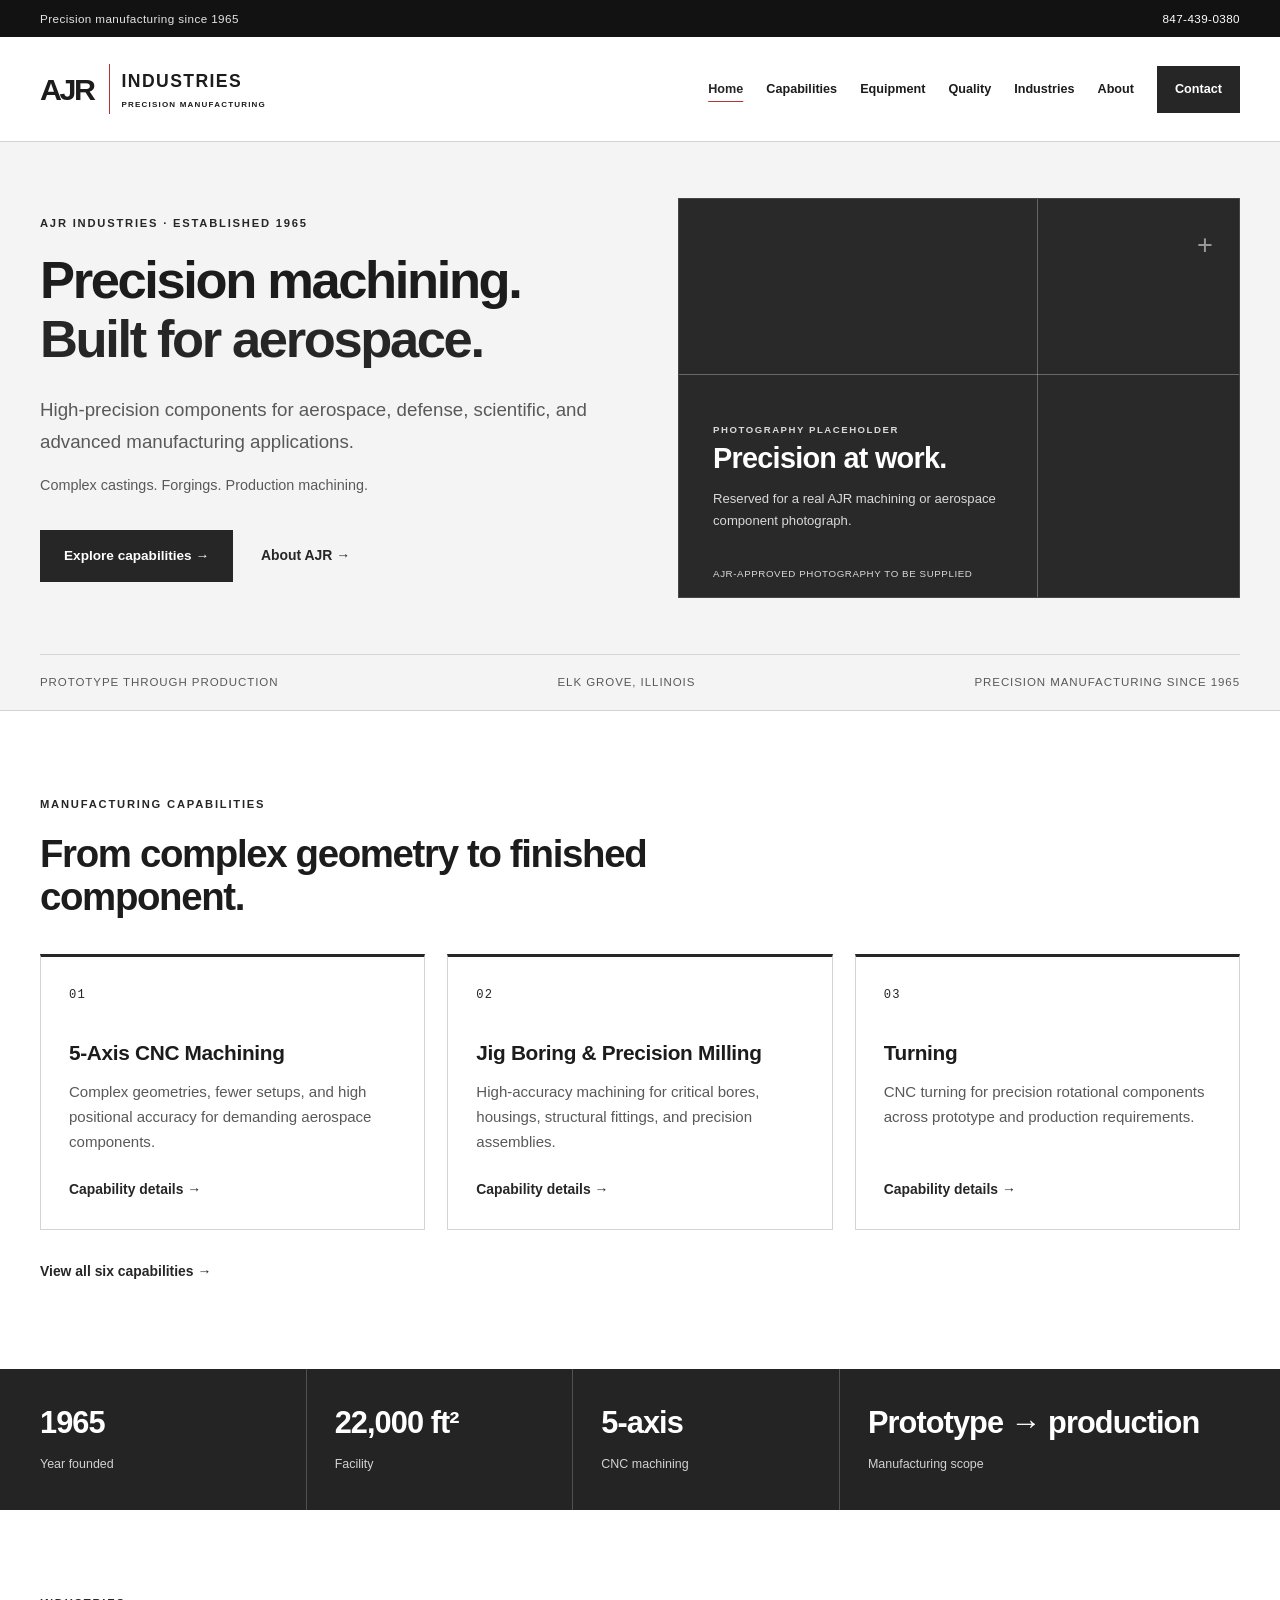
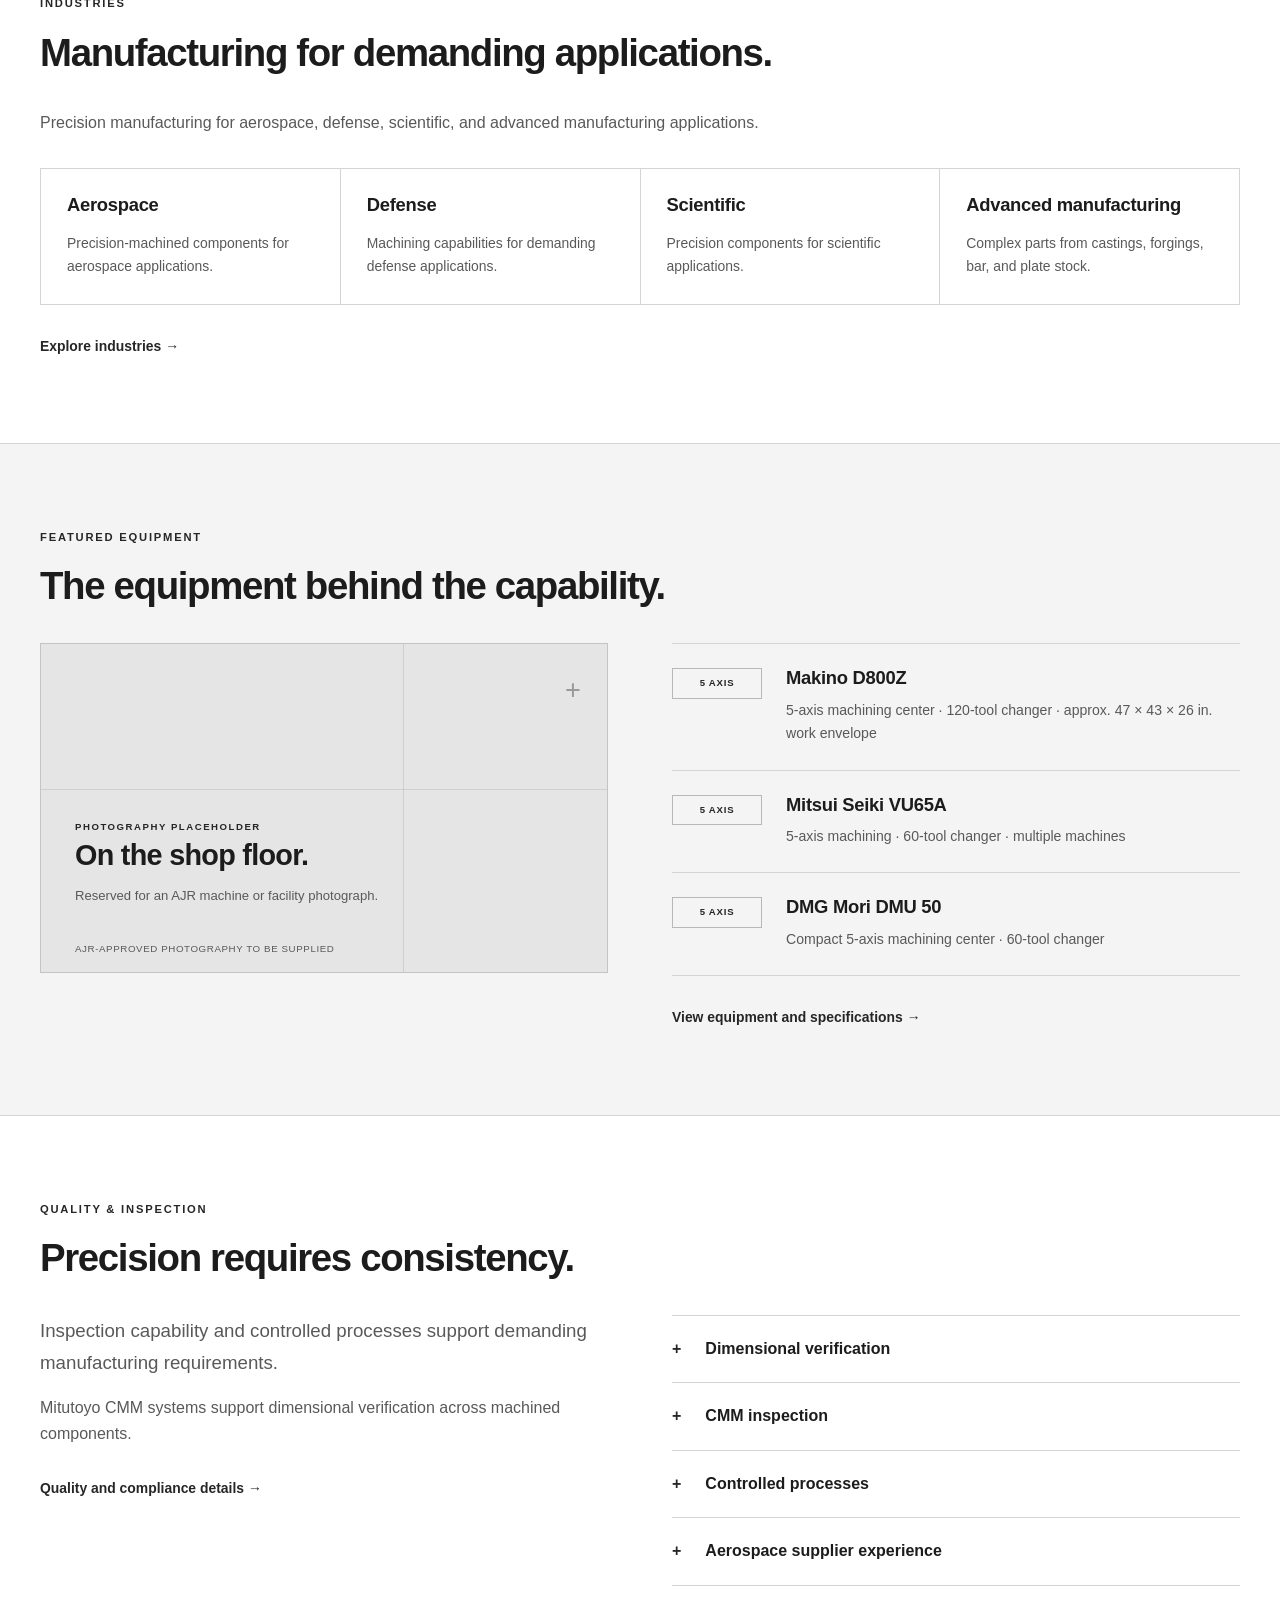
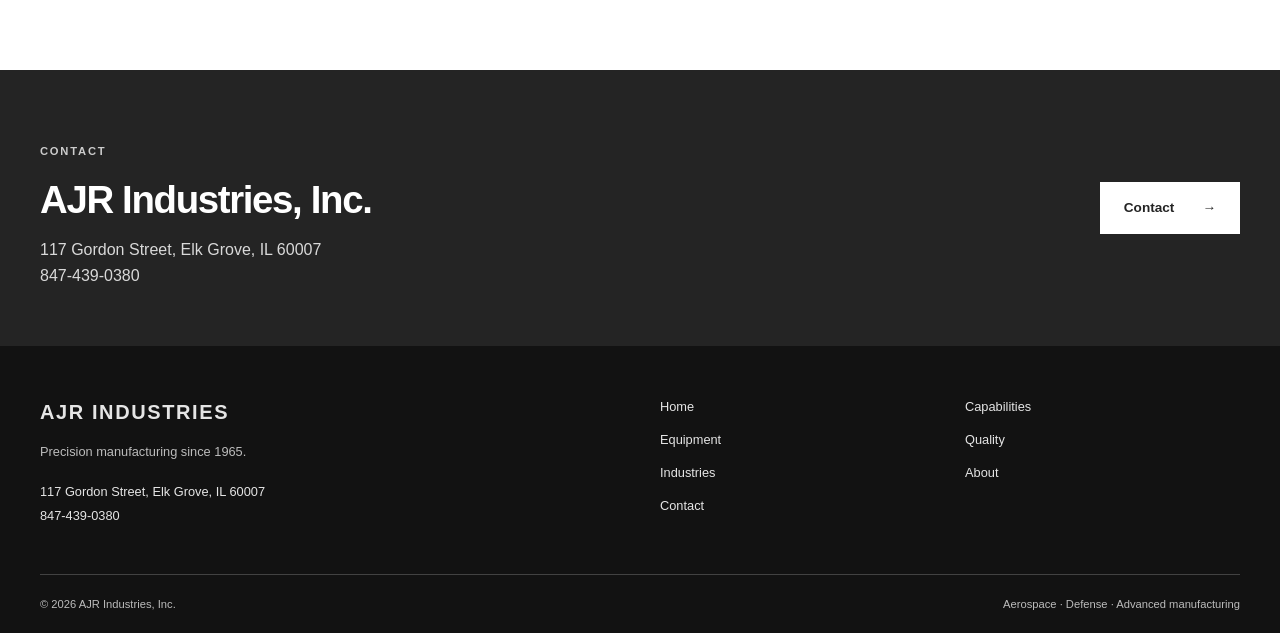
==== index.html @ 36a4a05b "Remove named platforms and focus on general industries" ====
<!doctype html>
<html lang="en">
<head><meta charset="utf-8"><meta name="viewport" content="width=device-width, initial-scale=1"><meta name="description" content="AJR Industries — precision machining for aerospace, defense, and advanced manufacturing. Precision Aerospace Machining."><title>AJR Industries | Precision Aerospace Machining</title><link rel="stylesheet" href="assets/styles.css"><script src="assets/site.js" defer></script>
</head>
<body><a class="skip-link" href="#main">Skip to content</a>
<div class="utility">
<div class="container"><span>Precision manufacturing since 1965</span><a href="tel:+18474390380">847-439-0380</a>
</div>
</div>
<header>
<div class="container header-inner"><a class="brand" href="index.html" aria-label="AJR Industries home"><span class="brand-mark">AJR</span><span>INDUSTRIES<small>PRECISION MANUFACTURING</small></span></a><button class="menu-toggle" hidden aria-controls="site-nav" aria-expanded="false">Menu <span class="menu-icon" aria-hidden="true"></span></button>
<nav id="site-nav" aria-label="Main navigation"><a href="index.html" aria-current="page" class="">Home</a><a href="capabilities.html"  class="">Capabilities</a><a href="equipment.html"  class="">Equipment</a><a href="quality.html"  class="">Quality</a><a href="industries.html"  class="">Industries</a><a href="about.html"  class="">About</a><a href="contact.html"  class="nav-contact">Contact</a>
</nav>
</div>
</header>
<main id="main">
<section class="hero">
<div class="container hero-grid">
<div class="hero-copy">
<p class="eyebrow">AJR Industries · Established 1965</p>
<h1>Precision machining.<br><span>Built for aerospace.</span>
</h1>
<p class="lead">High-precision components for aerospace, defense, scientific, and advanced manufacturing applications.</p>
<p>Complex castings. Forgings. Production machining.</p>
<div class="actions"><a class="button" href="capabilities.html">Explore capabilities →</a><a class="text-link" href="about.html">About AJR →</a>
</div>
</div>
<figure class="photo-slot "><span class="photo-cross" aria-hidden="true">+</span>
<div><span class="eyebrow">Photography placeholder</span><strong>Precision at work.</strong>
<p>Reserved for a real AJR machining or aerospace component photograph.</p>
</div><figcaption>AJR-approved photography to be supplied</figcaption>
</figure>
</div>
<div class="container hero-bottom"><span>Prototype through production</span><span>Elk Grove, Illinois</span><span>Precision manufacturing since 1965</span>
</div>
</section>
<section class="section ">
<div class="container">
<div class="section-heading">
<div>
<p class="eyebrow">Manufacturing capabilities</p>
<h2>From complex geometry to finished component.</h2>
</div>
</div>
<div class="cards">
<article class="card"><span class="number">01</span>
<h3>5-Axis CNC Machining</h3>
<p>Complex geometries, fewer setups, and high positional accuracy for demanding aerospace components.</p><a class="text-link" href="capabilities.html#capability-01">Capability details <span aria-hidden="true">→</span></a>
</article>
<article class="card"><span class="number">02</span>
<h3>Jig Boring & Precision Milling</h3>
<p>High-accuracy machining for critical bores, housings, structural fittings, and precision assemblies.</p><a class="text-link" href="capabilities.html#capability-02">Capability details <span aria-hidden="true">→</span></a>
</article>
<article class="card"><span class="number">03</span>
<h3>Turning</h3>
<p>CNC turning for precision rotational components across prototype and production requirements.</p><a class="text-link" href="capabilities.html#capability-03">Capability details <span aria-hidden="true">→</span></a>
</article>
</div><a class="text-link section-link" href="capabilities.html">View all six capabilities →</a>
</div>
</section>
<section class="stats">
<div class="container stats-grid">
<div><strong>1965</strong><span>Year founded</span>
</div>
<div><strong>22,000 ft²</strong><span>Facility</span>
</div>
<div><strong>5-axis</strong><span>CNC machining</span>
</div>
<div><strong>Prototype → production</strong><span>Manufacturing scope</span>
</div>
</div>
</section>
<section class="section ">
<div class="container">
<div class="section-heading">
<div>
<p class="eyebrow">Industries</p>
<h2>Manufacturing for demanding applications.</h2>
</div>
</div>
<p class="section-copy">Precision manufacturing for aerospace, defense, scientific, and advanced manufacturing applications.</p>
<div class="industry-grid">
<article>
<h3>Aerospace</h3>
<p class="industry-description">Precision-machined components for aerospace applications.</p>
</article>
<article>
<h3>Defense</h3>
<p class="industry-description">Machining capabilities for demanding defense applications.</p>
</article>
<article>
<h3>Scientific</h3>
<p class="industry-description">Precision components for scientific applications.</p>
</article>
<article>
<h3>Advanced manufacturing</h3>
<p class="industry-description">Complex parts from castings, forgings, bar, and plate stock.</p>
</article>
</div><a class="text-link section-link" href="industries.html">Explore industries →</a>
</div>
</section>
<section class="section tinted">
<div class="container">
<div class="section-heading">
<div>
<p class="eyebrow">Featured equipment</p>
<h2>The equipment behind the capability.</h2>
</div>
</div>
<div class="split">
<figure class="photo-slot "><span class="photo-cross" aria-hidden="true">+</span>
<div><span class="eyebrow">Photography placeholder</span><strong>On the shop floor.</strong>
<p>Reserved for an AJR machine or facility photograph.</p>
</div><figcaption>AJR-approved photography to be supplied</figcaption>
</figure>
<div>
<div class="equipment-list">
<article><span class="tag">5 AXIS</span>
<div>
<h3>Makino D800Z</h3>
<p>5-axis machining center · 120-tool changer · approx. 47 × 43 × 26 in. work envelope</p>
</div>
</article>
<article><span class="tag">5 AXIS</span>
<div>
<h3>Mitsui Seiki VU65A</h3>
<p>5-axis machining · 60-tool changer · multiple machines</p>
</div>
</article>
<article><span class="tag">5 AXIS</span>
<div>
<h3>DMG Mori DMU 50</h3>
<p>Compact 5-axis machining center · 60-tool changer</p>
</div>
</article>
</div><a class="text-link section-link" href="equipment.html">View equipment and specifications →</a>
</div>
</div>
</div>
</section>
<section class="section ">
<div class="container">
<div class="section-heading">
<div>
<p class="eyebrow">Quality & inspection</p>
<h2>Precision requires consistency.</h2>
</div>
</div>
<div class="split">
<div>
<p class="lead">Inspection capability and controlled processes support demanding manufacturing requirements.</p>
<p>Mitutoyo CMM systems support dimensional verification across machined components.</p><a class="text-link section-link" href="quality.html">Quality and compliance details →</a>
</div>
<div class="quality-summary"><span>Dimensional verification</span><span>CMM inspection</span><span>Controlled processes</span><span>Aerospace supplier experience</span>
</div>
</div>
</div>
</section>
<section class="cta">
<div class="container cta-inner">
<div>
<p class="eyebrow">Contact</p>
<h2>AJR Industries, Inc.</h2>
<p>117 Gordon Street, Elk Grove, IL 60007<br><a href="tel:+18474390380">847-439-0380</a></p>
</div><a class="button light" href="contact.html">Contact <span aria-hidden="true">→</span></a>
</div>
</section>
</main>
<footer>
<div class="container footer-top">
<div><a class="footer-brand" href="index.html">AJR INDUSTRIES</a>
<p>Precision manufacturing since 1965.</p><address>117 Gordon Street, Elk Grove, IL 60007<br><a href="tel:+18474390380">847-439-0380</a></address>
</div>
<nav aria-label="Footer navigation"><a href="index.html">Home</a><a href="capabilities.html">Capabilities</a><a href="equipment.html">Equipment</a><a href="quality.html">Quality</a><a href="industries.html">Industries</a><a href="about.html">About</a><a href="contact.html">Contact</a>
</nav>
</div>
<div class="container footer-bottom"><span>© <span id="year">2026</span> AJR Industries, Inc.</span><span>Aerospace · Defense · Advanced manufacturing</span>
</div>
</footer>
</body>
</html>
---- assets/styles.css ----
:root{--accent:#b83232;--charcoal:#242424;--black:#121212;--action:#262626;--ink:#1c1c1c;--muted:#595959;--line:#d4d4d4;--surface:#f4f4f4}*{box-sizing:border-box}body{margin:0;color:var(--ink);font:16px/1.65 Arial,Helvetica,sans-serif}a{color:inherit;text-decoration:none}a:hover{text-decoration:underline;text-underline-offset:5px}button,input,textarea{font:inherit}a:focus-visible,button:focus-visible,input:focus-visible,textarea:focus-visible{outline:3px solid var(--accent);outline-offset:5px}.container{width:min(1240px,calc(100% - 80px));margin-inline:auto}h1,h2,h3,p,figure{margin:0}h1,h2,h3{line-height:1.12}h1{font-size:clamp(2.6rem,4.7vw,4.5rem);letter-spacing:-.045em;max-width:1000px}h2{font-size:clamp(1.9rem,3vw,2.75rem);letter-spacing:-.035em;max-width:740px}h3{font-size:1.3rem;letter-spacing:-.015em}p+p{margin-top:16px}p{color:var(--muted)}.eyebrow{text-transform:uppercase;font-size:.7rem;font-weight:700;letter-spacing:.16em;color:var(--action);margin-bottom:18px}.lead{font-size:1.17rem;line-height:1.7;max-width:740px}.utility{background:var(--black);color:#e5e5e5;font-size:.73rem;letter-spacing:.035em}.utility .container{display:flex;justify-content:space-between;padding-block:9px}.utility a{color:white}header{background:white;border-bottom:1px solid var(--line)}.header-inner{display:flex;align-items:center;justify-content:space-between;gap:30px;min-height:104px}.brand{display:flex;align-items:center;gap:12px;min-width:0;font-size:1.1rem;font-weight:800;letter-spacing:.08em;flex-shrink:0}.brand:hover{text-decoration:none}.brand-mark{font-size:1.9rem;font-weight:800;letter-spacing:-.08em;border-right:1px solid var(--accent);padding-right:15px}.brand small{display:block;font-size:.5rem;letter-spacing:.15em;margin-top:2px}#site-nav{display:flex;align-items:center;gap:23px;font-size:.79rem;font-weight:700}#site-nav a{padding-block:13px}#site-nav a[aria-current=page]{color:var(--action);text-decoration:underline;text-decoration-color:var(--accent);text-underline-offset:8px}#site-nav a.nav-contact{background:var(--action);color:white;padding:13px 18px;white-space:nowrap}.button{background:var(--action);color:white;display:inline-flex;align-items:center;justify-content:center;gap:28px;padding:15px 23px;font-size:.85rem;line-height:1.5;font-weight:700;border:1px solid var(--action);cursor:pointer}.button:hover{background:var(--black);text-decoration:none}.button.light{background:white;border-color:white;color:var(--charcoal)}.button.light:hover{background:#ebebeb}.text-link{font-weight:700;font-size:.87rem;color:var(--action);display:inline-block}.actions{display:flex;align-items:center;gap:28px;flex-wrap:wrap;margin-top:32px}.hero{background:var(--surface);border-bottom:1px solid var(--line)}.hero-grid{display:grid;grid-template-columns:minmax(0,1.05fr) minmax(0,1fr);align-items:center;gap:48px;padding-block:48px}.hero-copy{padding-block:24px}.hero h1{font-size:clamp(2.5rem,4.1vw,3.5rem)}.hero h1 span{color:var(--action)}.hero .lead{margin-top:26px}.hero-copy>.lead+p{font-size:.9rem;margin-top:16px}.hero-bottom{display:flex;justify-content:space-between;gap:20px;border-top:1px solid var(--line);padding-block:18px;font-size:.72rem;text-transform:uppercase;letter-spacing:.08em;color:var(--muted)}.photo-slot{min-height:330px;background:#e5e5e5;position:relative;display:flex;align-items:flex-end;padding:34px;border:1px solid #c4c4c4;color:var(--ink);overflow:hidden}.hero .photo-slot{min-height:400px;background:#292929;color:white;border-color:#454545}.photo-slot:before,.photo-slot:after{content:'';position:absolute;pointer-events:none;background:#b4b4b4;opacity:.45}.photo-slot:before{height:1px;inset:44% 0 auto}.photo-slot:after{width:1px;inset:0 auto 0 64%}.photo-slot>div{position:relative;z-index:1;max-width:310px;padding-bottom:32px}.photo-slot strong{font-size:1.8rem;line-height:1.2;display:block;letter-spacing:-.025em}.photo-slot p{font-size:.82rem;margin-top:12px}.hero .photo-slot p,.hero .photo-slot .eyebrow{color:#d9d9d9}.photo-slot .eyebrow{font-size:.6rem}.photo-slot figcaption{position:absolute;bottom:15px;font-size:.61rem;letter-spacing:.06em;text-transform:uppercase;color:var(--muted)}.hero .photo-slot figcaption{color:#d9d9d9}.photo-cross{position:absolute;top:24px;right:26px;font-size:1.7rem;color:#999999}.photo-slot.wide{margin-top:44px;min-height:300px}.section{padding-block:84px}.section-heading{display:flex;justify-content:space-between;gap:32px;margin-bottom:36px}.section-copy{max-width:740px;margin-bottom:32px}.cards{display:grid;grid-template-columns:repeat(3,minmax(0,1fr));gap:22px}.card{border:1px solid var(--line);padding:28px;background:white;display:flex;flex-direction:column;border-top:3px solid var(--action)}.number{font-family:monospace;font-size:.76rem;letter-spacing:.1em;color:var(--action)}.card h3{margin-top:36px;margin-bottom:16px}.card p{font-size:.94rem;margin-bottom:24px}.card .text-link{margin-top:auto}.section-link{margin-top:30px}.stats{background:var(--charcoal);color:white}.stats-grid{display:grid;grid-template-columns:1fr 1fr 1fr 1.5fr}.stats-grid>div{padding:36px 28px;border-right:1px solid #505050}.stats-grid>div:first-child{padding-left:0}.stats-grid>div:last-child{border:0}.stats strong{display:block;font-size:clamp(1.3rem,2.4vw,2rem);font-weight:600;letter-spacing:-.03em;line-height:1.2}.stats span{font-size:.78rem;color:#d2d2d2;display:block;margin-top:12px}.industry-grid{display:grid;grid-template-columns:repeat(4,minmax(0,1fr));border-left:1px solid var(--line);border-top:1px solid var(--line)}.industry-grid article{padding:26px;border-right:1px solid var(--line);border-bottom:1px solid var(--line);min-height:134px}.industry-grid .eyebrow{font-size:.62rem;margin-bottom:22px}.industry-grid h3{font-size:1.15rem}.tinted{background:var(--surface);border-block:1px solid var(--line)}.split{display:grid;grid-template-columns:minmax(0,1fr) minmax(0,1fr);gap:64px;align-items:start}.split h2{margin-bottom:24px}.equipment-list{border-top:1px solid var(--line)}.equipment-list article{display:grid;grid-template-columns:90px 1fr;gap:24px;padding:24px 0;border-bottom:1px solid var(--line)}.tag{font-size:.6rem;letter-spacing:.08em;line-height:1.5;border:1px solid #b8b8b8;padding:7px 8px;align-self:start;text-align:center;color:var(--action);font-weight:700}.equipment-list h3{font-size:1.15rem;margin-bottom:10px}.equipment-list p{font-size:.88rem}.quality-summary{border-top:1px solid var(--line)}.quality-summary span{display:block;border-bottom:1px solid var(--line);padding:20px 0;font-weight:700}.quality-summary span:before{content:'+';margin-right:24px;color:var(--action)}.cta{background:var(--charcoal);color:white;padding-block:56px}.cta-inner{display:flex;align-items:center;justify-content:space-between;gap:40px}.cta .eyebrow{color:#cccccc}.cta p{color:#d9d9d9;margin-top:16px}.cta h2{font-size:clamp(2rem,3vw,2.7rem)}.cta .button{flex-shrink:0}footer{background:var(--black);color:#e5e5e5;padding-top:50px;font-size:.8rem}.footer-top{display:grid;grid-template-columns:1fr 1fr;gap:40px;padding-bottom:45px}.footer-brand{font-size:1.25rem;font-weight:700;letter-spacing:.08em}.footer-top p{color:#bcbcbc;margin:12px 0 18px}address{font-style:normal;line-height:1.9}.footer-top nav{display:grid;grid-template-columns:1fr 1fr;gap:12px 30px;align-content:start}.footer-bottom{display:flex;justify-content:space-between;gap:20px;border-top:1px solid #424242;padding-block:20px;color:#bcbcbc;font-size:.7rem}.page-intro{background:var(--surface);padding-block:64px;border-bottom:1px solid var(--line)}.page-intro .lead{margin-top:24px}.detail-row{display:grid;grid-template-columns:90px 1fr;gap:24px;border-top:1px solid var(--line);padding-block:36px;scroll-margin-top:30px}.detail-row h2{font-size:1.6rem;margin-bottom:16px}.detail-row p{max-width:780px}.content-note{font-size:.82rem;color:#595959;line-height:1.65;display:block;margin-top:20px}.notice{border-left:3px solid var(--action);padding:24px;background:var(--surface);margin-top:36px}.notice h3{margin-bottom:12px;font-size:1.15rem}.notice p{font-size:.9rem}.notice .text-link{margin-top:16px}.spaced{margin-top:72px}.credential-grid{display:grid;grid-template-columns:1fr 1fr;gap:20px}.credential-grid article{border:1px solid var(--line);padding:26px}.credential-grid h3{font-size:1.1rem}.contact-grid{display:grid;grid-template-columns:minmax(0,.8fr) minmax(0,1.2fr);gap:80px}.contact-grid h2{font-size:2rem;margin-bottom:22px}.contact-grid h2+p{margin-top:20px}.phone{display:inline-block;font-size:1.5rem;color:var(--action);font-weight:700;margin-block:24px 16px}.contact-panel{background:var(--surface);padding:36px}.skip-link{position:absolute;left:16px;top:-80px;background:white;padding:14px;z-index:10}.skip-link:focus{top:10px}.menu-toggle{padding:10px 14px;background:white;border:1px solid var(--line);color:var(--ink);font-weight:700;font-size:.85rem;cursor:pointer}
@media(min-width:1101px){.menu-toggle{display:none}}
@media(max-width:1100px){.header-inner{flex-wrap:wrap;min-height:92px;padding-block:20px;gap:18px}#site-nav{width:100%;gap:10px 26px;flex-wrap:wrap}.js #site-nav{display:none}.js #site-nav.open{display:flex}.menu-toggle:not([hidden]){display:block}.hero-grid{gap:32px}.hero .photo-slot{min-height:400px}.split{gap:36px}.contact-grid{gap:36px}.stats strong{font-size:1.5rem}}
@media(max-width:760px){.container{width:calc(100% - 40px)}.utility{font-size:.62rem}.brand{font-size:.9rem}.brand-mark{font-size:1.7rem}.brand small{font-size:.43rem}.hero-grid,.split,.contact-grid{grid-template-columns:1fr}.hero-grid{padding-block:30px}.hero-copy{padding-block:0}.hero h1{font-size:clamp(2.15rem,7.8vw,2.75rem)}.hero .photo-slot{min-height:240px}.hero-bottom{flex-wrap:wrap;font-size:.6rem;justify-content:flex-start;gap:10px 24px}.section{padding-block:54px}.cards{grid-template-columns:1fr}.card h3{margin-top:22px}.stats-grid{grid-template-columns:1fr 1fr}.stats-grid>div{padding:26px 18px!important;border-bottom:1px solid #505050}.stats-grid>div:nth-child(even){border-right:0}.stats-grid>div:nth-child(n+3){border-bottom:0}.stats strong{font-size:1.25rem}.industry-grid{grid-template-columns:1fr 1fr}.industry-grid article{padding:20px}.cta-inner{align-items:start;flex-direction:column;gap:26px}.footer-top{grid-template-columns:1fr}.footer-bottom{flex-direction:column;gap:8px}.page-intro{padding-block:44px}.detail-row{grid-template-columns:30px 1fr;gap:16px}.credential-grid{grid-template-columns:1fr}.contact-panel{padding:24px}.photo-slot{padding:24px;min-height:280px}.photo-slot figcaption{font-size:.55rem}.equipment-list article{grid-template-columns:76px 1fr;gap:16px}.actions{gap:20px}.spaced{margin-top:48px}.utility .container{gap:15px}#site-nav.open{flex-direction:column;align-items:stretch;gap:0}#site-nav a{padding:12px 0}#site-nav .nav-contact{margin-top:10px;text-align:center}}
@media(prefers-reduced-motion:reduce){*,*:before,*:after{scroll-behavior:auto!important;animation:none!important;transition:none!important}}
.menu-icon{display:inline-block;width:13px;height:10px;border-block:1px solid currentColor;margin-left:8px;position:relative}.menu-icon:after{content:'';position:absolute;top:3px;left:0;right:0;border-top:1px solid currentColor}

/* Keep keyboard focus visible on charcoal and black sections. */
.utility a:focus-visible,.cta a:focus-visible,footer a:focus-visible { outline-color:#ffffff; }

/* Stack content before technical columns become too narrow to read. */
@media (max-width:960px) {
  .container { width:calc(100% - 48px); }
  .hero-grid,.split,.contact-grid { grid-template-columns:minmax(0,1fr); }
  .hero-grid { gap:28px; padding-block:36px; }
  .hero-copy { padding-block:0; }
  .hero .photo-slot { min-height:260px; }
  .hero h1 { max-width:720px; font-size:clamp(2.5rem,5.6vw,3.25rem); }
  .hero .lead { max-width:680px; margin-top:20px; }
  .hero-bottom { flex-wrap:wrap; justify-content:flex-start; gap:10px 24px; }
  .cards { grid-template-columns:minmax(0,1fr); }
  .card { padding:24px; }
  .card h3 { margin-top:18px; }
  .stats-grid { grid-template-columns:1fr 1fr; }
  .stats-grid>div { padding:26px 24px; border-bottom:1px solid #505050; }
  .stats-grid>div:first-child { padding-left:24px; }
  .stats-grid>div:nth-child(even) { border-right:0; }
  .stats-grid>div:nth-child(n+3) { border-bottom:0; }
  .industry-grid { grid-template-columns:repeat(2,minmax(0,1fr)); }
  .cta-inner { align-items:flex-start; flex-direction:column; gap:26px; }
  .split,.contact-grid { gap:32px; }
}
@media (max-width:600px) {
  .container { width:calc(100% - 32px); }
  .header-inner { min-height:80px; gap:12px; padding-block:14px; }
  .hero-grid { padding-block:28px; }
  .hero h1 { font-size:clamp(2.1rem,8.2vw,2.75rem); }
  .hero .lead { font-size:1.05rem; }
  .hero .photo-slot { min-height:220px; }
  .hero .photo-slot>div { padding-bottom:24px; }
  .photo-slot { padding:24px; }
  .photo-slot figcaption { left:24px; right:24px; }
  .hero .eyebrow { font-size:.62rem; letter-spacing:.12em; }
  .actions { align-items:stretch; gap:16px; margin-top:24px; }
  .actions .button { width:100%; }
  .actions .text-link { padding-block:4px; }
  .section { padding-block:44px; }
  .contact-panel { padding:20px; }
  .footer-bottom>span { overflow-wrap:anywhere; }
}
@media (max-width:360px) {
  .brand { gap:8px; font-size:.8rem; letter-spacing:.06em; }
  .brand-mark { font-size:1.55rem; padding-right:10px; }
  .brand small { font-size:.36rem; }
  .menu-toggle { padding:10px; }
  .menu-icon { margin-left:5px; }
  .industry-grid article { padding:16px; }
}
@media print {
  .utility,.menu-toggle,.skip-link { display:none!important; }
  .js #site-nav { display:flex; }
  .hero-grid,.split,.contact-grid { grid-template-columns:1fr; }
}

/* Equipment comparison: readable dimensions on desktop and labeled cards on mobile. */
.equipment-comparison { border:1px solid var(--line); }
.equipment-table { width:100%; border-collapse:collapse; table-layout:fixed; text-align:left; }
.equipment-table caption { text-align:left; padding:16px 24px; font-size:.8rem; font-weight:700; color:var(--muted); border-bottom:1px solid var(--line); }
.equipment-table thead { background:var(--charcoal); color:white; }
.equipment-table thead th { font-size:.74rem; letter-spacing:.04em; padding:16px 24px; }
.equipment-table th,.equipment-table td { width:33.333%; vertical-align:top; overflow-wrap:anywhere; }
.equipment-table tbody th,.equipment-table tbody td { padding:28px 24px; border-bottom:1px solid var(--line); }
.equipment-table tbody tr:last-child>* { border-bottom:0; }
.machine-name { display:block; font-size:1.15rem; font-weight:700; line-height:1.3; }
.machine-type { display:block; margin-top:10px; font-size:.83rem; line-height:1.6; font-weight:400; color:var(--muted); }
.machine-dimensions { margin:0; }
.machine-dimensions dt { font-size:.7rem; text-transform:uppercase; letter-spacing:.07em; color:var(--muted); font-weight:700; }
.machine-dimensions dd { margin:10px 0 0; font-size:1.28rem; font-weight:700; line-height:1.35; font-variant-numeric:tabular-nums; }
.dimension-note { font-size:.77rem; line-height:1.6; margin-top:12px; }
.equipment-table tbody td:last-child { font-size:.87rem; color:var(--muted); }
.mobile-column-label { display:none; }
.fit-note { margin-top:24px; }
@media (max-width:760px) {
  .equipment-comparison { border:0; }
  .equipment-table,.equipment-table tbody { display:block; }
  .equipment-table caption { display:block; padding:0 0 16px; border:0; }
  .equipment-table thead { position:absolute; width:1px; height:1px; padding:0; overflow:hidden; clip-path:inset(50%); white-space:nowrap; }
  .equipment-table tbody tr { display:grid; grid-template-columns:minmax(0,1fr); border:1px solid var(--line); margin-bottom:20px; }
  .equipment-table tbody th,.equipment-table tbody td { display:block; width:100%; padding:20px; border-bottom:1px solid var(--line); }
  .equipment-table tbody tr:last-child>* { border-bottom:1px solid var(--line); }
  .equipment-table tbody tr>td:last-child { border-bottom:0; }
  .equipment-table tbody td:first-of-type { background:var(--surface); }
  .mobile-column-label { display:block; font-size:.7rem; text-transform:uppercase; letter-spacing:.07em; font-weight:700; margin-bottom:10px; }
}

.industry-description { font-size:.87rem; margin-top:16px; }
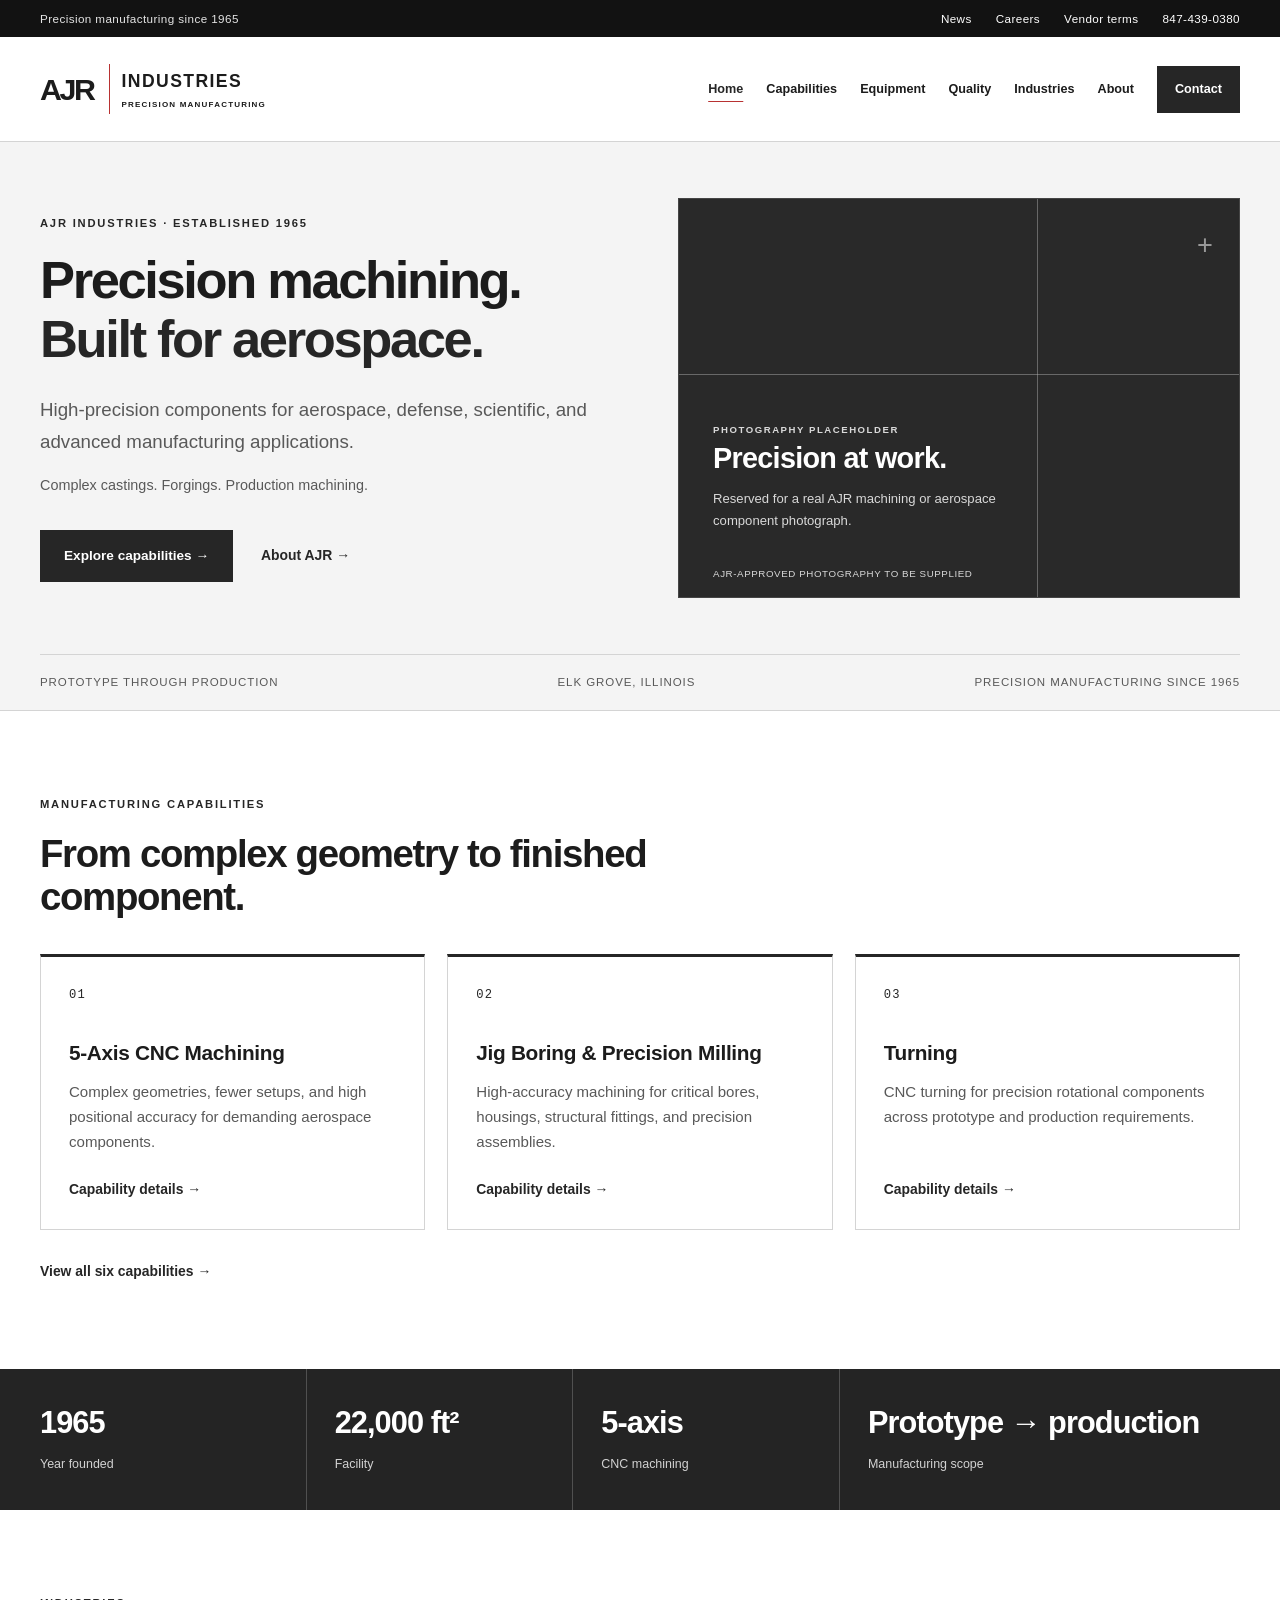
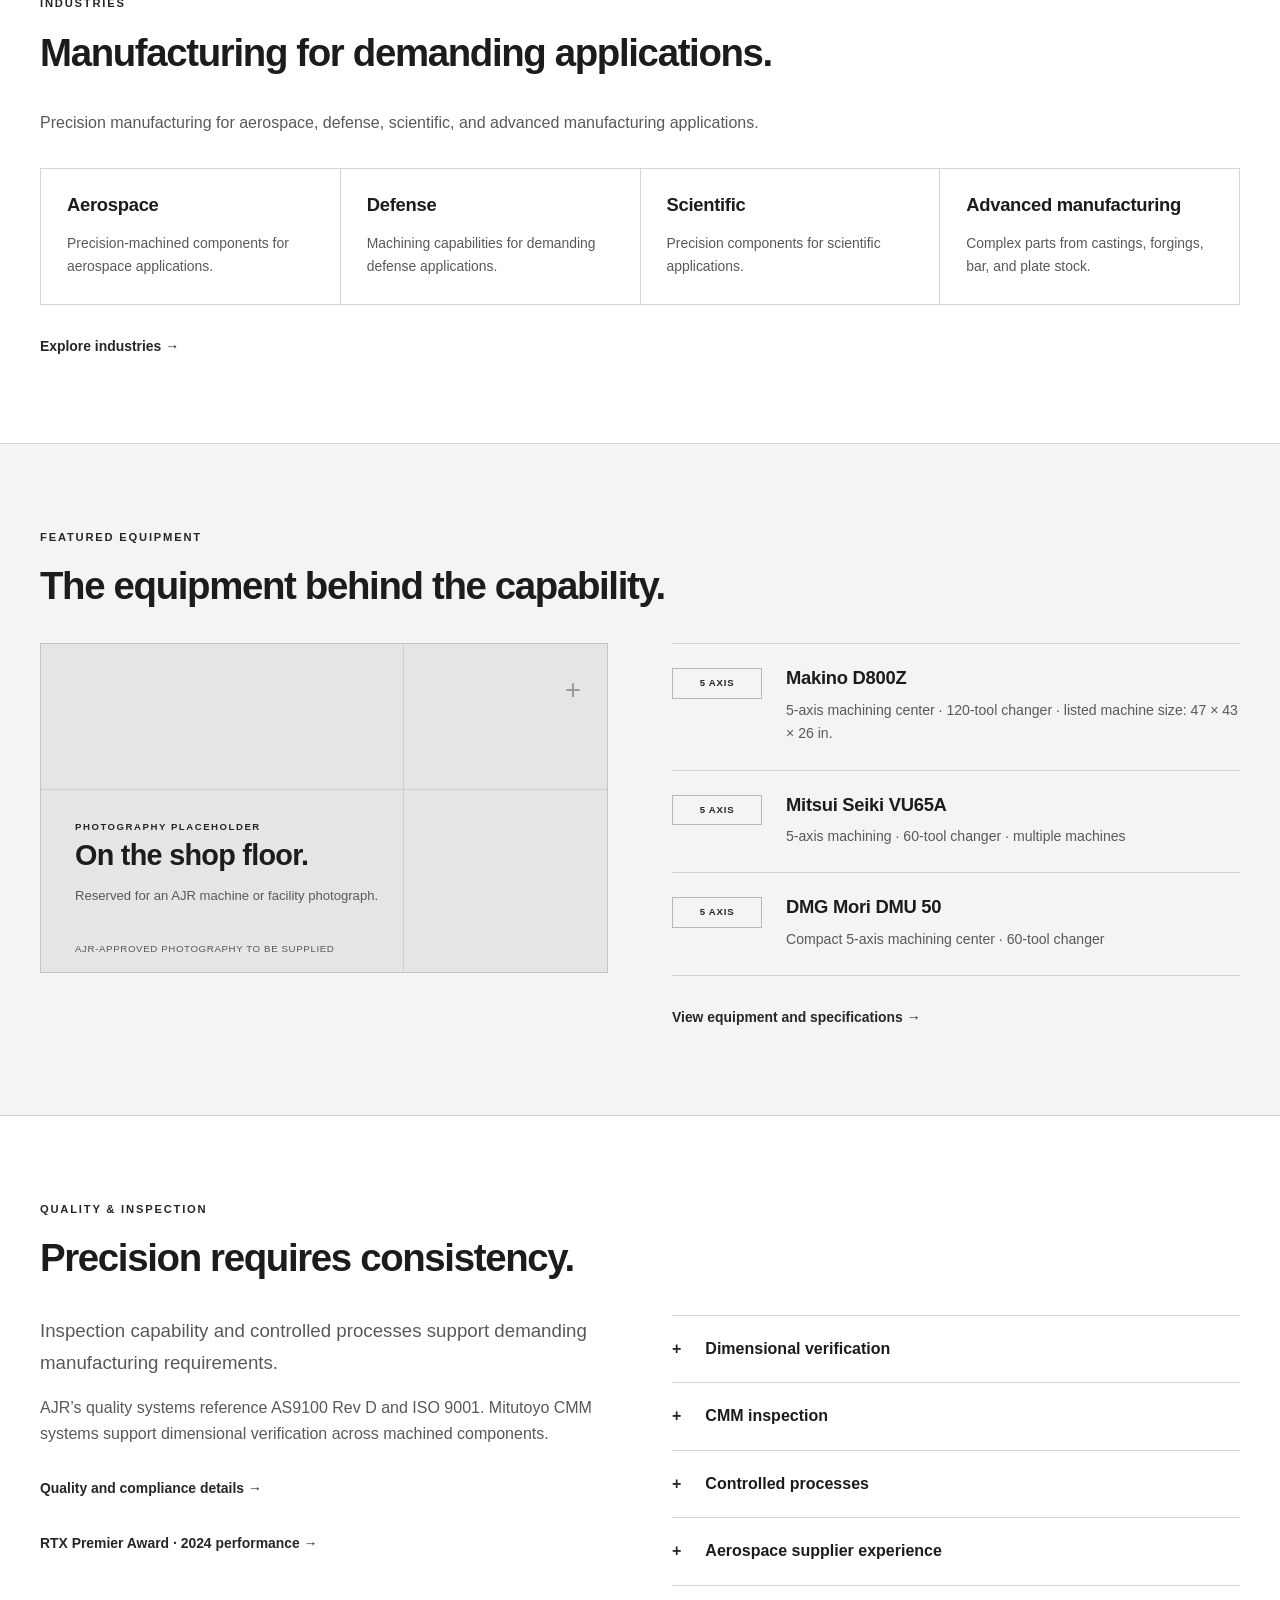
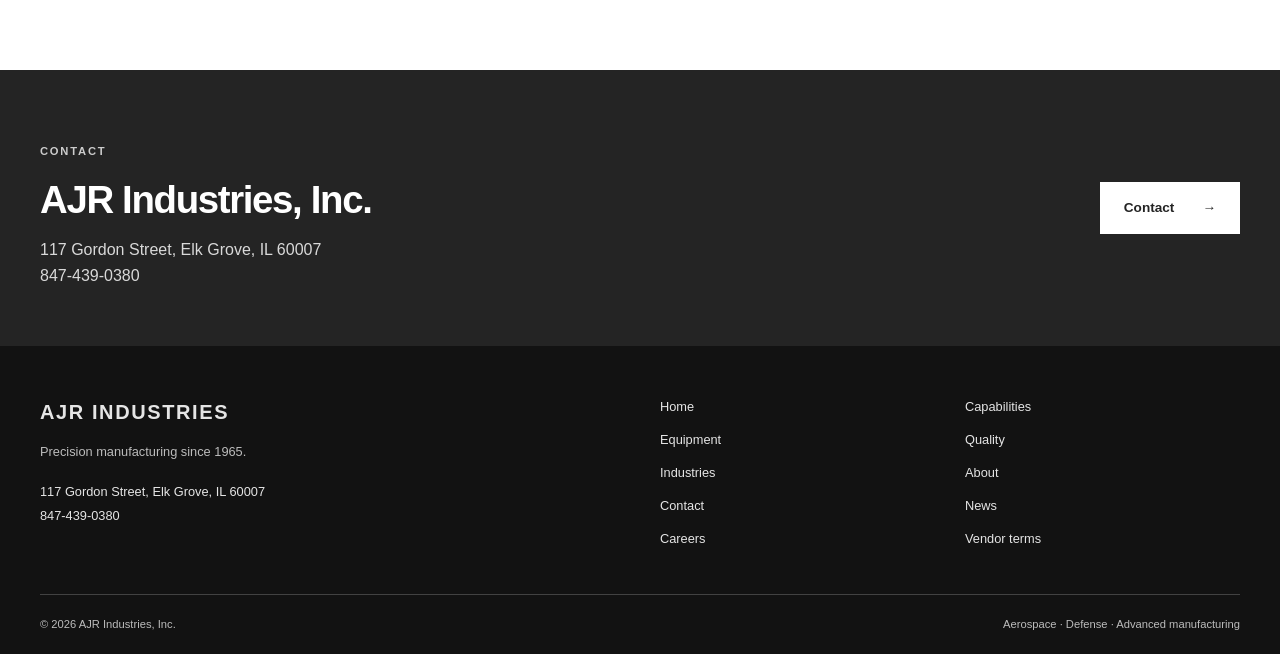
==== commit 8ad47827: "Integrate original AJR content, full equipment sizes, and company resources" ====
--- a/index.html
+++ b/index.html
@@ -4,7 +4,7 @@
 </head>
 <body><a class="skip-link" href="#main">Skip to content</a>
 <div class="utility">
-<div class="container"><span>Precision manufacturing since 1965</span><a href="tel:+18474390380">847-439-0380</a>
+<div class="container"><span>Precision manufacturing since 1965</span><nav class="utility-links" aria-label="Company resources"><a href="news.html">News</a><a href="job-openings.html">Careers</a><a href="vendor-terms-and-conditions.html">Vendor terms</a><a href="tel:+18474390380">847-439-0380</a></nav>
 </div>
 </div>
 <header>
@@ -118,7 +118,7 @@
 <article><span class="tag">5 AXIS</span>
 <div>
 <h3>Makino D800Z</h3>
-<p>5-axis machining center · 120-tool changer · approx. 47 × 43 × 26 in. work envelope</p>
+<p>5-axis machining center · 120-tool changer · listed machine size: 47 × 43 × 26 in.</p>
 </div>
 </article>
 <article><span class="tag">5 AXIS</span>
@@ -149,7 +149,7 @@
 <div class="split">
 <div>
 <p class="lead">Inspection capability and controlled processes support demanding manufacturing requirements.</p>
-<p>Mitutoyo CMM systems support dimensional verification across machined components.</p><a class="text-link section-link" href="quality.html">Quality and compliance details →</a>
+<p>AJR’s quality systems reference AS9100 Rev D and ISO 9001. Mitutoyo CMM systems support dimensional verification across machined components.</p><a class="text-link section-link" href="quality.html">Quality and compliance details →</a><br><a class="text-link section-link" href="news.html#recognition-2024">RTX Premier Award · 2024 performance →</a>
 </div>
 <div class="quality-summary"><span>Dimensional verification</span><span>CMM inspection</span><span>Controlled processes</span><span>Aerospace supplier experience</span>
 </div>
@@ -172,7 +172,7 @@
 <p>Precision manufacturing since 1965.</p><address>117 Gordon Street, Elk Grove, IL 60007<br><a href="tel:+18474390380">847-439-0380</a></address>
 </div>
 <nav aria-label="Footer navigation"><a href="index.html">Home</a><a href="capabilities.html">Capabilities</a><a href="equipment.html">Equipment</a><a href="quality.html">Quality</a><a href="industries.html">Industries</a><a href="about.html">About</a><a href="contact.html">Contact</a>
-</nav>
+<a href="news.html">News</a><a href="job-openings.html">Careers</a><a href="vendor-terms-and-conditions.html">Vendor terms</a></nav>
 </div>
 <div class="container footer-bottom"><span>© <span id="year">2026</span> AJR Industries, Inc.</span><span>Aerospace · Defense · Advanced manufacturing</span>
 </div>
--- a/assets/styles.css
+++ b/assets/styles.css
@@ -1,4 +1,4 @@
-:root{--accent:#b83232;--charcoal:#242424;--black:#121212;--action:#262626;--ink:#1c1c1c;--muted:#595959;--line:#d4d4d4;--surface:#f4f4f4}*{box-sizing:border-box}body{margin:0;color:var(--ink);font:16px/1.65 Arial,Helvetica,sans-serif}a{color:inherit;text-decoration:none}a:hover{text-decoration:underline;text-underline-offset:5px}button,input,textarea{font:inherit}a:focus-visible,button:focus-visible,input:focus-visible,textarea:focus-visible{outline:3px solid var(--accent);outline-offset:5px}.container{width:min(1240px,calc(100% - 80px));margin-inline:auto}h1,h2,h3,p,figure{margin:0}h1,h2,h3{line-height:1.12}h1{font-size:clamp(2.6rem,4.7vw,4.5rem);letter-spacing:-.045em;max-width:1000px}h2{font-size:clamp(1.9rem,3vw,2.75rem);letter-spacing:-.035em;max-width:740px}h3{font-size:1.3rem;letter-spacing:-.015em}p+p{margin-top:16px}p{color:var(--muted)}.eyebrow{text-transform:uppercase;font-size:.7rem;font-weight:700;letter-spacing:.16em;color:var(--action);margin-bottom:18px}.lead{font-size:1.17rem;line-height:1.7;max-width:740px}.utility{background:var(--black);color:#e5e5e5;font-size:.73rem;letter-spacing:.035em}.utility .container{display:flex;justify-content:space-between;padding-block:9px}.utility a{color:white}header{background:white;border-bottom:1px solid var(--line)}.header-inner{display:flex;align-items:center;justify-content:space-between;gap:30px;min-height:104px}.brand{display:flex;align-items:center;gap:12px;min-width:0;font-size:1.1rem;font-weight:800;letter-spacing:.08em;flex-shrink:0}.brand:hover{text-decoration:none}.brand-mark{font-size:1.9rem;font-weight:800;letter-spacing:-.08em;border-right:1px solid var(--accent);padding-right:15px}.brand small{display:block;font-size:.5rem;letter-spacing:.15em;margin-top:2px}#site-nav{display:flex;align-items:center;gap:23px;font-size:.79rem;font-weight:700}#site-nav a{padding-block:13px}#site-nav a[aria-current=page]{color:var(--action);text-decoration:underline;text-decoration-color:var(--accent);text-underline-offset:8px}#site-nav a.nav-contact{background:var(--action);color:white;padding:13px 18px;white-space:nowrap}.button{background:var(--action);color:white;display:inline-flex;align-items:center;justify-content:center;gap:28px;padding:15px 23px;font-size:.85rem;line-height:1.5;font-weight:700;border:1px solid var(--action);cursor:pointer}.button:hover{background:var(--black);text-decoration:none}.button.light{background:white;border-color:white;color:var(--charcoal)}.button.light:hover{background:#ebebeb}.text-link{font-weight:700;font-size:.87rem;color:var(--action);display:inline-block}.actions{display:flex;align-items:center;gap:28px;flex-wrap:wrap;margin-top:32px}.hero{background:var(--surface);border-bottom:1px solid var(--line)}.hero-grid{display:grid;grid-template-columns:minmax(0,1.05fr) minmax(0,1fr);align-items:center;gap:48px;padding-block:48px}.hero-copy{padding-block:24px}.hero h1{font-size:clamp(2.5rem,4.1vw,3.5rem)}.hero h1 span{color:var(--action)}.hero .lead{margin-top:26px}.hero-copy>.lead+p{font-size:.9rem;margin-top:16px}.hero-bottom{display:flex;justify-content:space-between;gap:20px;border-top:1px solid var(--line);padding-block:18px;font-size:.72rem;text-transform:uppercase;letter-spacing:.08em;color:var(--muted)}.photo-slot{min-height:330px;background:#e5e5e5;position:relative;display:flex;align-items:flex-end;padding:34px;border:1px solid #c4c4c4;color:var(--ink);overflow:hidden}.hero .photo-slot{min-height:400px;background:#292929;color:white;border-color:#454545}.photo-slot:before,.photo-slot:after{content:'';position:absolute;pointer-events:none;background:#b4b4b4;opacity:.45}.photo-slot:before{height:1px;inset:44% 0 auto}.photo-slot:after{width:1px;inset:0 auto 0 64%}.photo-slot>div{position:relative;z-index:1;max-width:310px;padding-bottom:32px}.photo-slot strong{font-size:1.8rem;line-height:1.2;display:block;letter-spacing:-.025em}.photo-slot p{font-size:.82rem;margin-top:12px}.hero .photo-slot p,.hero .photo-slot .eyebrow{color:#d9d9d9}.photo-slot .eyebrow{font-size:.6rem}.photo-slot figcaption{position:absolute;bottom:15px;font-size:.61rem;letter-spacing:.06em;text-transform:uppercase;color:var(--muted)}.hero .photo-slot figcaption{color:#d9d9d9}.photo-cross{position:absolute;top:24px;right:26px;font-size:1.7rem;color:#999999}.photo-slot.wide{margin-top:44px;min-height:300px}.section{padding-block:84px}.section-heading{display:flex;justify-content:space-between;gap:32px;margin-bottom:36px}.section-copy{max-width:740px;margin-bottom:32px}.cards{display:grid;grid-template-columns:repeat(3,minmax(0,1fr));gap:22px}.card{border:1px solid var(--line);padding:28px;background:white;display:flex;flex-direction:column;border-top:3px solid var(--action)}.number{font-family:monospace;font-size:.76rem;letter-spacing:.1em;color:var(--action)}.card h3{margin-top:36px;margin-bottom:16px}.card p{font-size:.94rem;margin-bottom:24px}.card .text-link{margin-top:auto}.section-link{margin-top:30px}.stats{background:var(--charcoal);color:white}.stats-grid{display:grid;grid-template-columns:1fr 1fr 1fr 1.5fr}.stats-grid>div{padding:36px 28px;border-right:1px solid #505050}.stats-grid>div:first-child{padding-left:0}.stats-grid>div:last-child{border:0}.stats strong{display:block;font-size:clamp(1.3rem,2.4vw,2rem);font-weight:600;letter-spacing:-.03em;line-height:1.2}.stats span{font-size:.78rem;color:#d2d2d2;display:block;margin-top:12px}.industry-grid{display:grid;grid-template-columns:repeat(4,minmax(0,1fr));border-left:1px solid var(--line);border-top:1px solid var(--line)}.industry-grid article{padding:26px;border-right:1px solid var(--line);border-bottom:1px solid var(--line);min-height:134px}.industry-grid .eyebrow{font-size:.62rem;margin-bottom:22px}.industry-grid h3{font-size:1.15rem}.tinted{background:var(--surface);border-block:1px solid var(--line)}.split{display:grid;grid-template-columns:minmax(0,1fr) minmax(0,1fr);gap:64px;align-items:start}.split h2{margin-bottom:24px}.equipment-list{border-top:1px solid var(--line)}.equipment-list article{display:grid;grid-template-columns:90px 1fr;gap:24px;padding:24px 0;border-bottom:1px solid var(--line)}.tag{font-size:.6rem;letter-spacing:.08em;line-height:1.5;border:1px solid #b8b8b8;padding:7px 8px;align-self:start;text-align:center;color:var(--action);font-weight:700}.equipment-list h3{font-size:1.15rem;margin-bottom:10px}.equipment-list p{font-size:.88rem}.quality-summary{border-top:1px solid var(--line)}.quality-summary span{display:block;border-bottom:1px solid var(--line);padding:20px 0;font-weight:700}.quality-summary span:before{content:'+';margin-right:24px;color:var(--action)}.cta{background:var(--charcoal);color:white;padding-block:56px}.cta-inner{display:flex;align-items:center;justify-content:space-between;gap:40px}.cta .eyebrow{color:#cccccc}.cta p{color:#d9d9d9;margin-top:16px}.cta h2{font-size:clamp(2rem,3vw,2.7rem)}.cta .button{flex-shrink:0}footer{background:var(--black);color:#e5e5e5;padding-top:50px;font-size:.8rem}.footer-top{display:grid;grid-template-columns:1fr 1fr;gap:40px;padding-bottom:45px}.footer-brand{font-size:1.25rem;font-weight:700;letter-spacing:.08em}.footer-top p{color:#bcbcbc;margin:12px 0 18px}address{font-style:normal;line-height:1.9}.footer-top nav{display:grid;grid-template-columns:1fr 1fr;gap:12px 30px;align-content:start}.footer-bottom{display:flex;justify-content:space-between;gap:20px;border-top:1px solid #424242;padding-block:20px;color:#bcbcbc;font-size:.7rem}.page-intro{background:var(--surface);padding-block:64px;border-bottom:1px solid var(--line)}.page-intro .lead{margin-top:24px}.detail-row{display:grid;grid-template-columns:90px 1fr;gap:24px;border-top:1px solid var(--line);padding-block:36px;scroll-margin-top:30px}.detail-row h2{font-size:1.6rem;margin-bottom:16px}.detail-row p{max-width:780px}.content-note{font-size:.82rem;color:#595959;line-height:1.65;display:block;margin-top:20px}.notice{border-left:3px solid var(--action);padding:24px;background:var(--surface);margin-top:36px}.notice h3{margin-bottom:12px;font-size:1.15rem}.notice p{font-size:.9rem}.notice .text-link{margin-top:16px}.spaced{margin-top:72px}.credential-grid{display:grid;grid-template-columns:1fr 1fr;gap:20px}.credential-grid article{border:1px solid var(--line);padding:26px}.credential-grid h3{font-size:1.1rem}.contact-grid{display:grid;grid-template-columns:minmax(0,.8fr) minmax(0,1.2fr);gap:80px}.contact-grid h2{font-size:2rem;margin-bottom:22px}.contact-grid h2+p{margin-top:20px}.phone{display:inline-block;font-size:1.5rem;color:var(--action);font-weight:700;margin-block:24px 16px}.contact-panel{background:var(--surface);padding:36px}.skip-link{position:absolute;left:16px;top:-80px;background:white;padding:14px;z-index:10}.skip-link:focus{top:10px}.menu-toggle{padding:10px 14px;background:white;border:1px solid var(--line);color:var(--ink);font-weight:700;font-size:.85rem;cursor:pointer}
+:root{--accent:#b83232;--charcoal:#242424;--black:#121212;--action:#262626;--ink:#1c1c1c;--muted:#595959;--line:#d4d4d4;--surface:#f4f4f4}*{box-sizing:border-box}[hidden]{display:none!important}body{margin:0;color:var(--ink);font:16px/1.65 Arial,Helvetica,sans-serif}a{color:inherit;text-decoration:none}a:hover{text-decoration:underline;text-underline-offset:5px}button,input,textarea{font:inherit}a:focus-visible,button:focus-visible,input:focus-visible,textarea:focus-visible{outline:3px solid var(--accent);outline-offset:5px}.container{width:min(1240px,calc(100% - 80px));margin-inline:auto}h1,h2,h3,p,figure{margin:0}h1,h2,h3{line-height:1.12}h1{font-size:clamp(2.6rem,4.7vw,4.5rem);letter-spacing:-.045em;max-width:1000px}h2{font-size:clamp(1.9rem,3vw,2.75rem);letter-spacing:-.035em;max-width:740px}h3{font-size:1.3rem;letter-spacing:-.015em}p+p{margin-top:16px}p{color:var(--muted)}.eyebrow{text-transform:uppercase;font-size:.7rem;font-weight:700;letter-spacing:.16em;color:var(--action);margin-bottom:18px}.lead{font-size:1.17rem;line-height:1.7;max-width:740px}.utility{background:var(--black);color:#e5e5e5;font-size:.73rem;letter-spacing:.035em}.utility .container{display:flex;justify-content:space-between;padding-block:9px}.utility a{color:white}header{background:white;border-bottom:1px solid var(--line)}.header-inner{display:flex;align-items:center;justify-content:space-between;gap:30px;min-height:104px}.brand{display:flex;align-items:center;gap:12px;min-width:0;font-size:1.1rem;font-weight:800;letter-spacing:.08em;flex-shrink:0}.brand:hover{text-decoration:none}.brand-mark{font-size:1.9rem;font-weight:800;letter-spacing:-.08em;border-right:1px solid var(--accent);padding-right:15px}.brand small{display:block;font-size:.5rem;letter-spacing:.15em;margin-top:2px}#site-nav{display:flex;align-items:center;gap:23px;font-size:.79rem;font-weight:700}#site-nav a{padding-block:13px}#site-nav a[aria-current=page]{color:var(--action);text-decoration:underline;text-decoration-color:var(--accent);text-underline-offset:8px}#site-nav a.nav-contact{background:var(--action);color:white;padding:13px 18px;white-space:nowrap}.button{background:var(--action);color:white;display:inline-flex;align-items:center;justify-content:center;gap:28px;padding:15px 23px;font-size:.85rem;line-height:1.5;font-weight:700;border:1px solid var(--action);cursor:pointer}.button:hover{background:var(--black);text-decoration:none}.button.light{background:white;border-color:white;color:var(--charcoal)}.button.light:hover{background:#ebebeb}.text-link{font-weight:700;font-size:.87rem;color:var(--action);display:inline-block}.actions{display:flex;align-items:center;gap:28px;flex-wrap:wrap;margin-top:32px}.hero{background:var(--surface);border-bottom:1px solid var(--line)}.hero-grid{display:grid;grid-template-columns:minmax(0,1.05fr) minmax(0,1fr);align-items:center;gap:48px;padding-block:48px}.hero-copy{padding-block:24px}.hero h1{font-size:clamp(2.5rem,4.1vw,3.5rem)}.hero h1 span{color:var(--action)}.hero .lead{margin-top:26px}.hero-copy>.lead+p{font-size:.9rem;margin-top:16px}.hero-bottom{display:flex;justify-content:space-between;gap:20px;border-top:1px solid var(--line);padding-block:18px;font-size:.72rem;text-transform:uppercase;letter-spacing:.08em;color:var(--muted)}.photo-slot{min-height:330px;background:#e5e5e5;position:relative;display:flex;align-items:flex-end;padding:34px;border:1px solid #c4c4c4;color:var(--ink);overflow:hidden}.hero .photo-slot{min-height:400px;background:#292929;color:white;border-color:#454545}.photo-slot:before,.photo-slot:after{content:'';position:absolute;pointer-events:none;background:#b4b4b4;opacity:.45}.photo-slot:before{height:1px;inset:44% 0 auto}.photo-slot:after{width:1px;inset:0 auto 0 64%}.photo-slot>div{position:relative;z-index:1;max-width:310px;padding-bottom:32px}.photo-slot strong{font-size:1.8rem;line-height:1.2;display:block;letter-spacing:-.025em}.photo-slot p{font-size:.82rem;margin-top:12px}.hero .photo-slot p,.hero .photo-slot .eyebrow{color:#d9d9d9}.photo-slot .eyebrow{font-size:.6rem}.photo-slot figcaption{position:absolute;bottom:15px;font-size:.61rem;letter-spacing:.06em;text-transform:uppercase;color:var(--muted)}.hero .photo-slot figcaption{color:#d9d9d9}.photo-cross{position:absolute;top:24px;right:26px;font-size:1.7rem;color:#999999}.photo-slot.wide{margin-top:44px;min-height:300px}.section{padding-block:84px}.section-heading{display:flex;justify-content:space-between;gap:32px;margin-bottom:36px}.section-copy{max-width:740px;margin-bottom:32px}.cards{display:grid;grid-template-columns:repeat(3,minmax(0,1fr));gap:22px}.card{border:1px solid var(--line);padding:28px;background:white;display:flex;flex-direction:column;border-top:3px solid var(--action)}.number{font-family:monospace;font-size:.76rem;letter-spacing:.1em;color:var(--action)}.card h3{margin-top:36px;margin-bottom:16px}.card p{font-size:.94rem;margin-bottom:24px}.card .text-link{margin-top:auto}.section-link{margin-top:30px}.stats{background:var(--charcoal);color:white}.stats-grid{display:grid;grid-template-columns:1fr 1fr 1fr 1.5fr}.stats-grid>div{padding:36px 28px;border-right:1px solid #505050}.stats-grid>div:first-child{padding-left:0}.stats-grid>div:last-child{border:0}.stats strong{display:block;font-size:clamp(1.3rem,2.4vw,2rem);font-weight:600;letter-spacing:-.03em;line-height:1.2}.stats span{font-size:.78rem;color:#d2d2d2;display:block;margin-top:12px}.industry-grid{display:grid;grid-template-columns:repeat(4,minmax(0,1fr));border-left:1px solid var(--line);border-top:1px solid var(--line)}.industry-grid article{padding:26px;border-right:1px solid var(--line);border-bottom:1px solid var(--line);min-height:134px}.industry-grid .eyebrow{font-size:.62rem;margin-bottom:22px}.industry-grid h3{font-size:1.15rem}.tinted{background:var(--surface);border-block:1px solid var(--line)}.split{display:grid;grid-template-columns:minmax(0,1fr) minmax(0,1fr);gap:64px;align-items:start}.split h2{margin-bottom:24px}.equipment-list{border-top:1px solid var(--line)}.equipment-list article{display:grid;grid-template-columns:90px 1fr;gap:24px;padding:24px 0;border-bottom:1px solid var(--line)}.tag{font-size:.6rem;letter-spacing:.08em;line-height:1.5;border:1px solid #b8b8b8;padding:7px 8px;align-self:start;text-align:center;color:var(--action);font-weight:700}.equipment-list h3{font-size:1.15rem;margin-bottom:10px}.equipment-list p{font-size:.88rem}.quality-summary{border-top:1px solid var(--line)}.quality-summary span{display:block;border-bottom:1px solid var(--line);padding:20px 0;font-weight:700}.quality-summary span:before{content:'+';margin-right:24px;color:var(--action)}.cta{background:var(--charcoal);color:white;padding-block:56px}.cta-inner{display:flex;align-items:center;justify-content:space-between;gap:40px}.cta .eyebrow{color:#cccccc}.cta p{color:#d9d9d9;margin-top:16px}.cta h2{font-size:clamp(2rem,3vw,2.7rem)}.cta .button{flex-shrink:0}footer{background:var(--black);color:#e5e5e5;padding-top:50px;font-size:.8rem}.footer-top{display:grid;grid-template-columns:1fr 1fr;gap:40px;padding-bottom:45px}.footer-brand{font-size:1.25rem;font-weight:700;letter-spacing:.08em}.footer-top p{color:#bcbcbc;margin:12px 0 18px}address{font-style:normal;line-height:1.9}.footer-top nav{display:grid;grid-template-columns:1fr 1fr;gap:12px 30px;align-content:start}.footer-bottom{display:flex;justify-content:space-between;gap:20px;border-top:1px solid #424242;padding-block:20px;color:#bcbcbc;font-size:.7rem}.page-intro{background:var(--surface);padding-block:64px;border-bottom:1px solid var(--line)}.page-intro .lead{margin-top:24px}.detail-row{display:grid;grid-template-columns:90px 1fr;gap:24px;border-top:1px solid var(--line);padding-block:36px;scroll-margin-top:30px}.detail-row h2{font-size:1.6rem;margin-bottom:16px}.detail-row p{max-width:780px}.content-note{font-size:.82rem;color:#595959;line-height:1.65;display:block;margin-top:20px}.notice{border-left:3px solid var(--action);padding:24px;background:var(--surface);margin-top:36px}.notice h3{margin-bottom:12px;font-size:1.15rem}.notice p{font-size:.9rem}.notice .text-link{margin-top:16px}.spaced{margin-top:72px}.credential-grid{display:grid;grid-template-columns:1fr 1fr;gap:20px}.credential-grid article{border:1px solid var(--line);padding:26px}.credential-grid h3{font-size:1.1rem}.contact-grid{display:grid;grid-template-columns:minmax(0,.8fr) minmax(0,1.2fr);gap:80px}.contact-grid h2{font-size:2rem;margin-bottom:22px}.contact-grid h2+p{margin-top:20px}.phone{display:inline-block;font-size:1.5rem;color:var(--action);font-weight:700;margin-block:24px 16px}.contact-panel{background:var(--surface);padding:36px}.skip-link{position:absolute;left:16px;top:-80px;background:white;padding:14px;z-index:10}.skip-link:focus{top:10px}.menu-toggle{padding:10px 14px;background:white;border:1px solid var(--line);color:var(--ink);font-weight:700;font-size:.85rem;cursor:pointer}
 @media(min-width:1101px){.menu-toggle{display:none}}
 @media(max-width:1100px){.header-inner{flex-wrap:wrap;min-height:92px;padding-block:20px;gap:18px}#site-nav{width:100%;gap:10px 26px;flex-wrap:wrap}.js #site-nav{display:none}.js #site-nav.open{display:flex}.menu-toggle:not([hidden]){display:block}.hero-grid{gap:32px}.hero .photo-slot{min-height:400px}.split{gap:36px}.contact-grid{gap:36px}.stats strong{font-size:1.5rem}}
 @media(max-width:760px){.container{width:calc(100% - 40px)}.utility{font-size:.62rem}.brand{font-size:.9rem}.brand-mark{font-size:1.7rem}.brand small{font-size:.43rem}.hero-grid,.split,.contact-grid{grid-template-columns:1fr}.hero-grid{padding-block:30px}.hero-copy{padding-block:0}.hero h1{font-size:clamp(2.15rem,7.8vw,2.75rem)}.hero .photo-slot{min-height:240px}.hero-bottom{flex-wrap:wrap;font-size:.6rem;justify-content:flex-start;gap:10px 24px}.section{padding-block:54px}.cards{grid-template-columns:1fr}.card h3{margin-top:22px}.stats-grid{grid-template-columns:1fr 1fr}.stats-grid>div{padding:26px 18px!important;border-bottom:1px solid #505050}.stats-grid>div:nth-child(even){border-right:0}.stats-grid>div:nth-child(n+3){border-bottom:0}.stats strong{font-size:1.25rem}.industry-grid{grid-template-columns:1fr 1fr}.industry-grid article{padding:20px}.cta-inner{align-items:start;flex-direction:column;gap:26px}.footer-top{grid-template-columns:1fr}.footer-bottom{flex-direction:column;gap:8px}.page-intro{padding-block:44px}.detail-row{grid-template-columns:30px 1fr;gap:16px}.credential-grid{grid-template-columns:1fr}.contact-panel{padding:24px}.photo-slot{padding:24px;min-height:280px}.photo-slot figcaption{font-size:.55rem}.equipment-list article{grid-template-columns:76px 1fr;gap:16px}.actions{gap:20px}.spaced{margin-top:48px}.utility .container{gap:15px}#site-nav.open{flex-direction:column;align-items:stretch;gap:0}#site-nav a{padding:12px 0}#site-nav .nav-contact{margin-top:10px;text-align:center}}
@@ -94,3 +94,63 @@
 }
 
 .industry-description { font-size:.87rem; margin-top:16px; }
+/* Company resources and readable long-form pages. */
+.utility-links { display:flex; align-items:center; gap:24px; }
+.utility-links a[aria-current=page] { text-decoration:underline; text-underline-offset:4px; }
+.news-story { display:grid; grid-template-columns:minmax(0,1fr) minmax(0,.9fr); align-items:start; gap:64px; padding-block:52px; border-bottom:1px solid var(--line); scroll-margin-top:24px; }
+.news-story:first-child { padding-top:0; }
+.news-story:last-child { border-bottom:0; padding-bottom:0; }
+.news-copy h2 { font-size:clamp(1.6rem,2.7vw,2.3rem); margin-bottom:24px; }
+.news-photo-placeholder { min-height:320px; }
+.credential-grid article h3+p { margin-top:14px; }
+.document-layout { display:grid; grid-template-columns:250px minmax(0,1fr); gap:64px; align-items:start; }
+.document-nav { position:sticky; top:24px; font-size:.74rem; line-height:1.5; }
+.document-nav ol { padding-left:20px; margin:0; }
+.document-nav li { padding-block:5px; color:var(--muted); }
+.legal-document { max-width:80ch; }
+.document-tools { display:flex; justify-content:flex-end; margin-bottom:24px; }
+.legal-intro { padding:24px; background:var(--surface); font-size:.9rem; }
+.legal-clause { padding-block:28px; border-bottom:1px solid var(--line); scroll-margin-top:24px; }
+.legal-clause h2 { font-size:1.05rem; letter-spacing:0; line-height:1.5; margin-bottom:16px; }
+.legal-clause p { font-size:.94rem; line-height:1.85; }
+.photo-gallery { position:relative; }
+.photo-gallery figure { margin:0; }
+.photo-gallery img { display:block; width:100%; height:auto; }
+.photo-gallery figcaption { padding:14px 0; font-size:.8rem; color:var(--muted); }
+.gallery-controls { display:flex; align-items:center; justify-content:space-between; gap:16px; padding-top:12px; border-top:1px solid var(--line); }
+.gallery-controls button { background:white; color:var(--ink); border:1px solid var(--line); padding:10px 14px; cursor:pointer; }
+.gallery-controls span { font-size:.78rem; color:var(--muted); }
+.part-gallery { display:grid; grid-template-columns:repeat(3,minmax(0,1fr)); gap:24px; }
+.part-gallery img { display:block; width:100%; aspect-ratio:4/3; object-fit:contain; background:var(--surface); }
+.part-gallery figcaption { margin-top:12px; color:var(--muted); font-size:.82rem; }
+@media(max-width:960px) {
+  .news-story { grid-template-columns:minmax(0,1fr); gap:28px; }
+  .document-layout { grid-template-columns:minmax(0,1fr); gap:40px; }
+  .document-nav { position:static; }
+  .document-nav ol { columns:2; column-gap:32px; }
+}
+@media(max-width:600px) {
+  .utility .container { flex-wrap:wrap; gap:6px 16px; }
+  .utility-links { gap:16px; flex-wrap:wrap; }
+  .part-gallery { grid-template-columns:1fr 1fr; gap:16px; }
+  .document-nav ol { columns:1; }
+  .news-story { padding-block:36px; }
+}
+@media print {
+  header,footer,.document-nav,.document-tools,.utility { display:none!important; }
+  .document-layout { display:block; }
+  .legal-document { max-width:none; }
+  .page-intro { padding-block:20px; }
+  .section { padding-block:20px; }
+  .legal-clause h2 { break-after:avoid; }
+  .legal-clause { padding-block:16px; }
+}
+
+@media(max-width:600px) {
+  .utility .container>span { display:none; }
+  .utility-links { width:100%; justify-content:space-between; gap:10px; }
+}
+
+.document-nav summary { cursor:pointer; font-size:.83rem; font-weight:700; margin-bottom:16px; }
+.document-nav summary span { float:right; color:var(--muted); font-size:.7rem; font-weight:400; }
+.document-nav details:not([open]) summary { margin-bottom:0; }
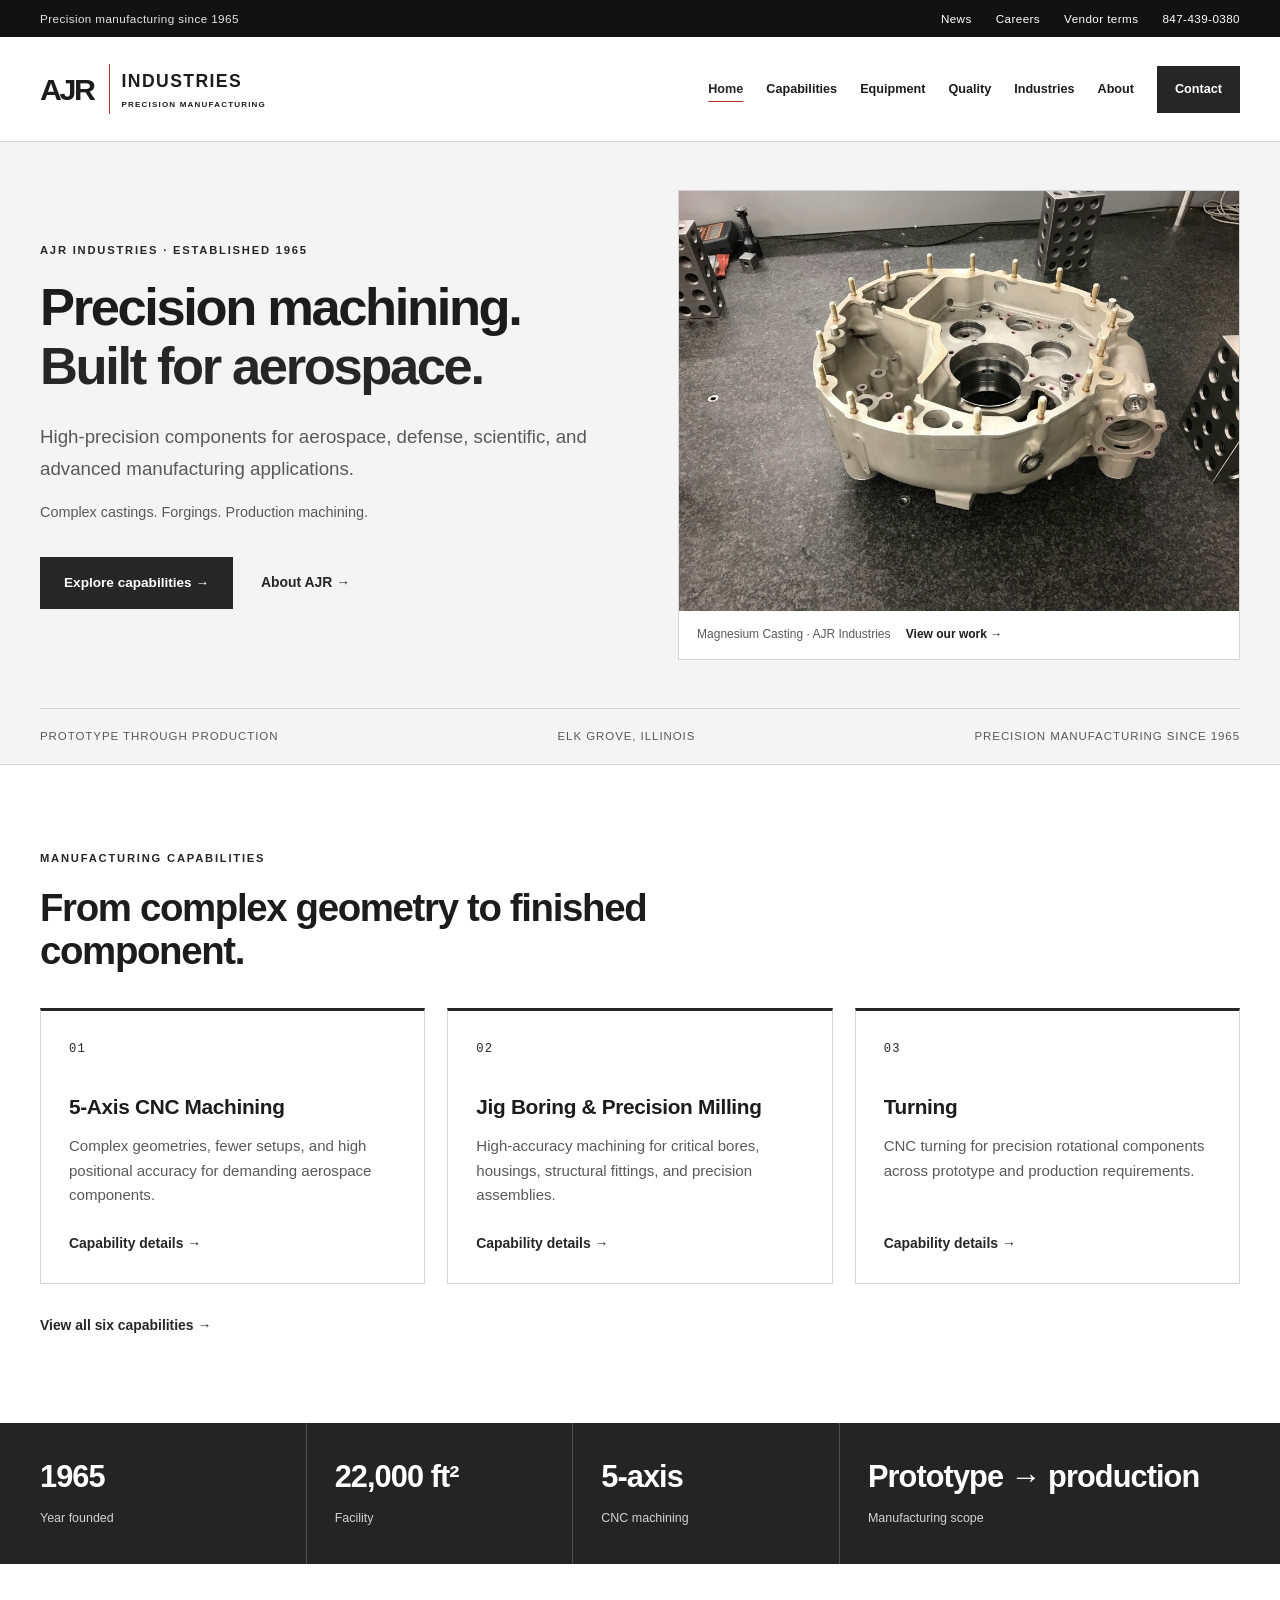
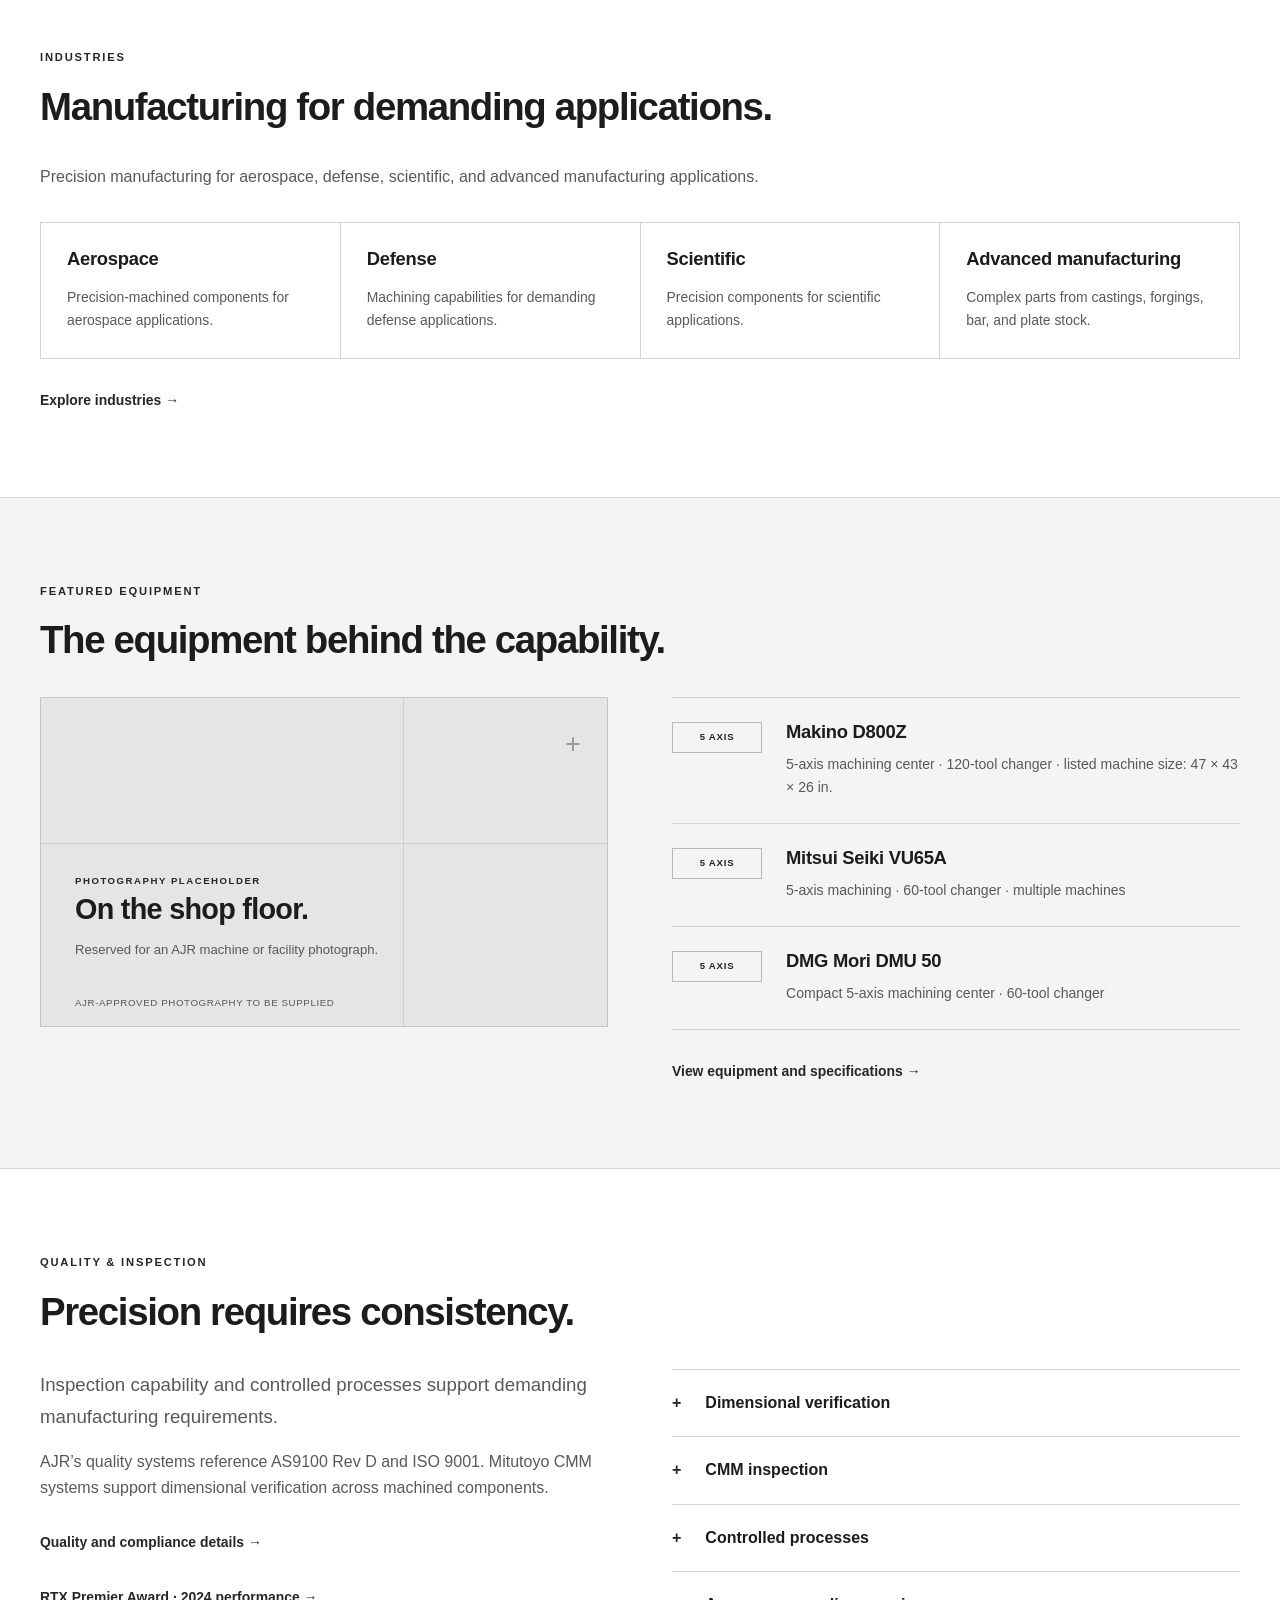
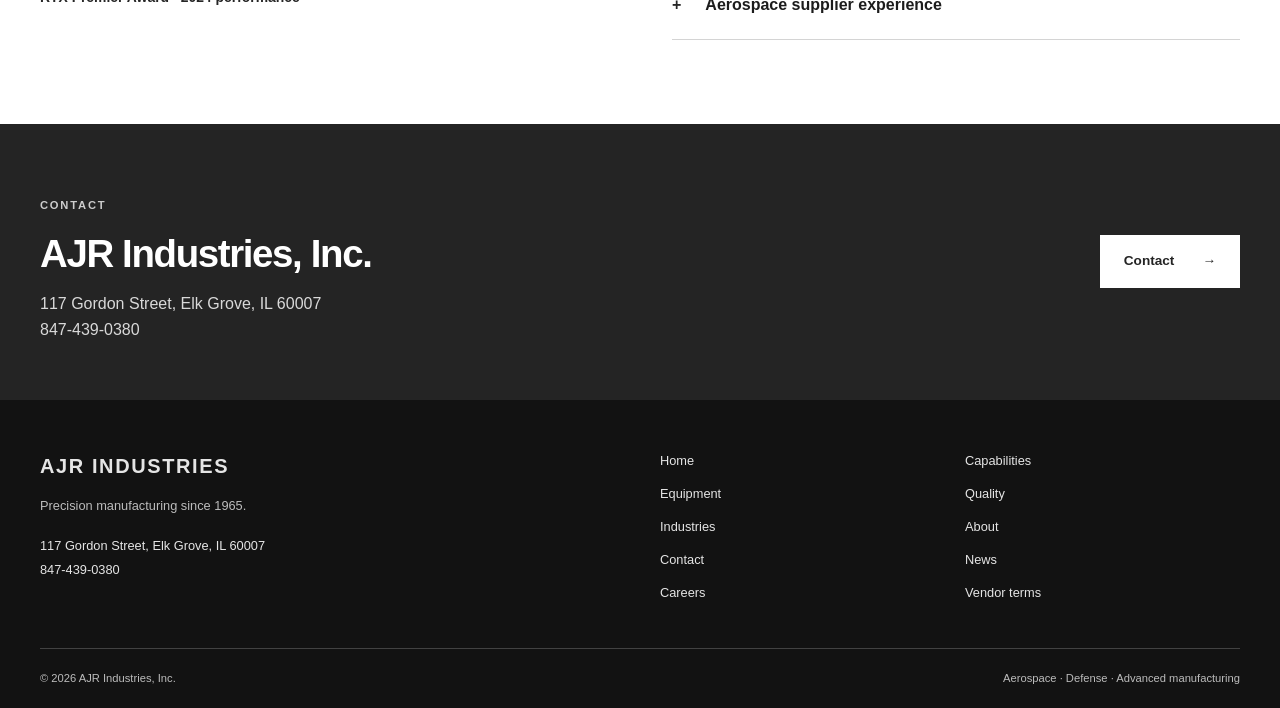
==== commit caec2281: "Add original AJR part photography and complete parts gallery" ====
--- a/index.html
+++ b/index.html
@@ -25,11 +25,7 @@
 <div class="actions"><a class="button" href="capabilities.html">Explore capabilities →</a><a class="text-link" href="about.html">About AJR →</a>
 </div>
 </div>
-<figure class="photo-slot "><span class="photo-cross" aria-hidden="true">+</span>
-<div><span class="eyebrow">Photography placeholder</span><strong>Precision at work.</strong>
-<p>Reserved for a real AJR machining or aerospace component photograph.</p>
-</div><figcaption>AJR-approved photography to be supplied</figcaption>
-</figure>
+<figure class="hero-photo"><img src="assets/images/parts/part-02-magnesium-casting.jpg" width="1004" height="753" loading="eager" decoding="async" fetchpriority="high" alt="Magnesium casting with machined bores and studs on an inspection table"><figcaption>Magnesium Casting · AJR Industries <a href="about.html#parts">View our work →</a></figcaption></figure>
 </div>
 <div class="container hero-bottom"><span>Prototype through production</span><span>Elk Grove, Illinois</span><span>Precision manufacturing since 1965</span>
 </div>
--- a/assets/styles.css
+++ b/assets/styles.css
@@ -154,3 +154,17 @@
 .document-nav summary { cursor:pointer; font-size:.83rem; font-weight:700; margin-bottom:16px; }
 .document-nav summary span { float:right; color:var(--muted); font-size:.7rem; font-weight:400; }
 .document-nav details:not([open]) summary { margin-bottom:0; }
+/* Original AJR part photography. Contain each image to keep the complete component visible. */
+.hero-photo { border:1px solid var(--line); background:white; min-width:0; }
+.hero-photo img { display:block; width:100%; height:auto; }
+.hero-photo figcaption { padding:14px 18px; font-size:.75rem; line-height:1.65; color:var(--muted); }
+.hero-photo figcaption a { display:inline-block; margin-left:12px; color:var(--ink); font-weight:700; }
+.part-photo-link { display:block; background:var(--surface); }
+.part-photo-link:hover { outline:1px solid var(--line); outline-offset:0; }
+.part-gallery img { height:auto; }
+.part-gallery figure { min-width:0; }
+#parts { scroll-margin-top:24px; }
+@media(max-width:480px) {
+  .part-gallery { grid-template-columns:minmax(0,1fr); }
+  .hero-photo figcaption a { display:block; margin-left:0; margin-top:6px; }
+}
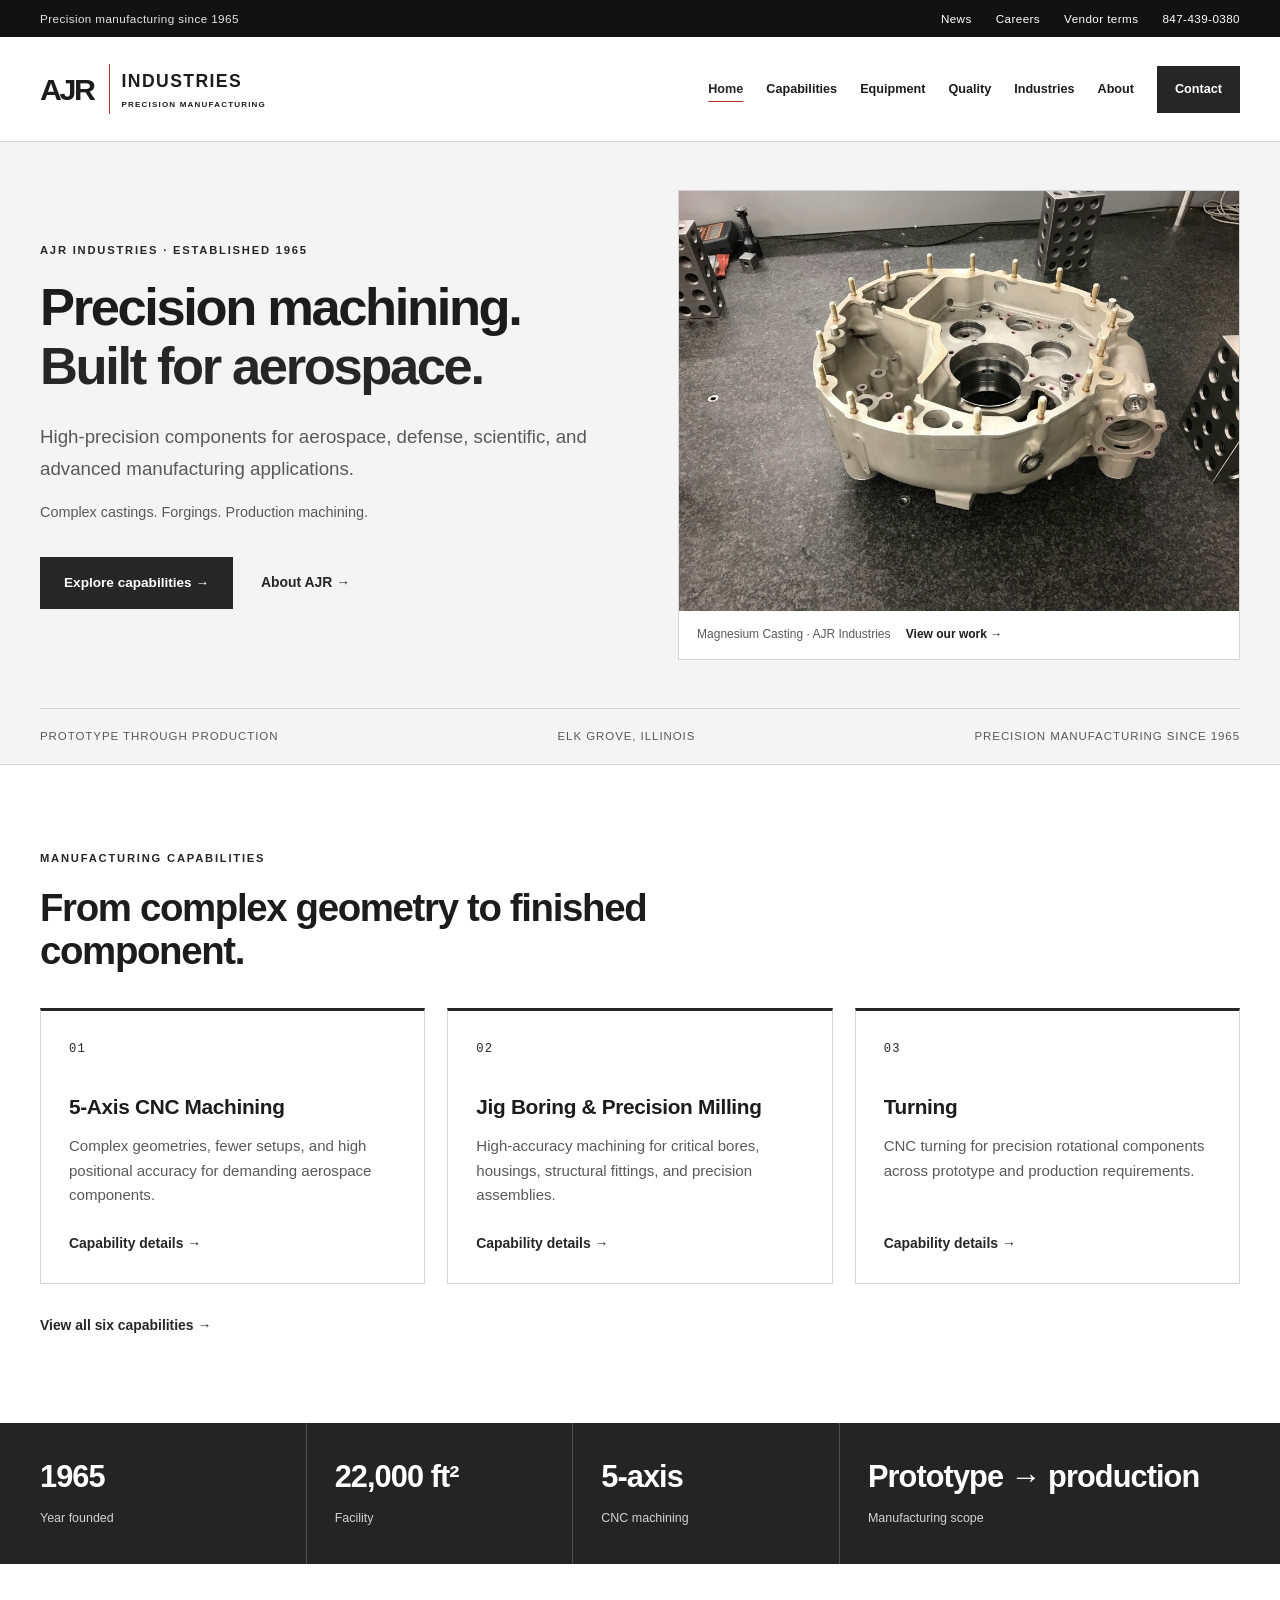
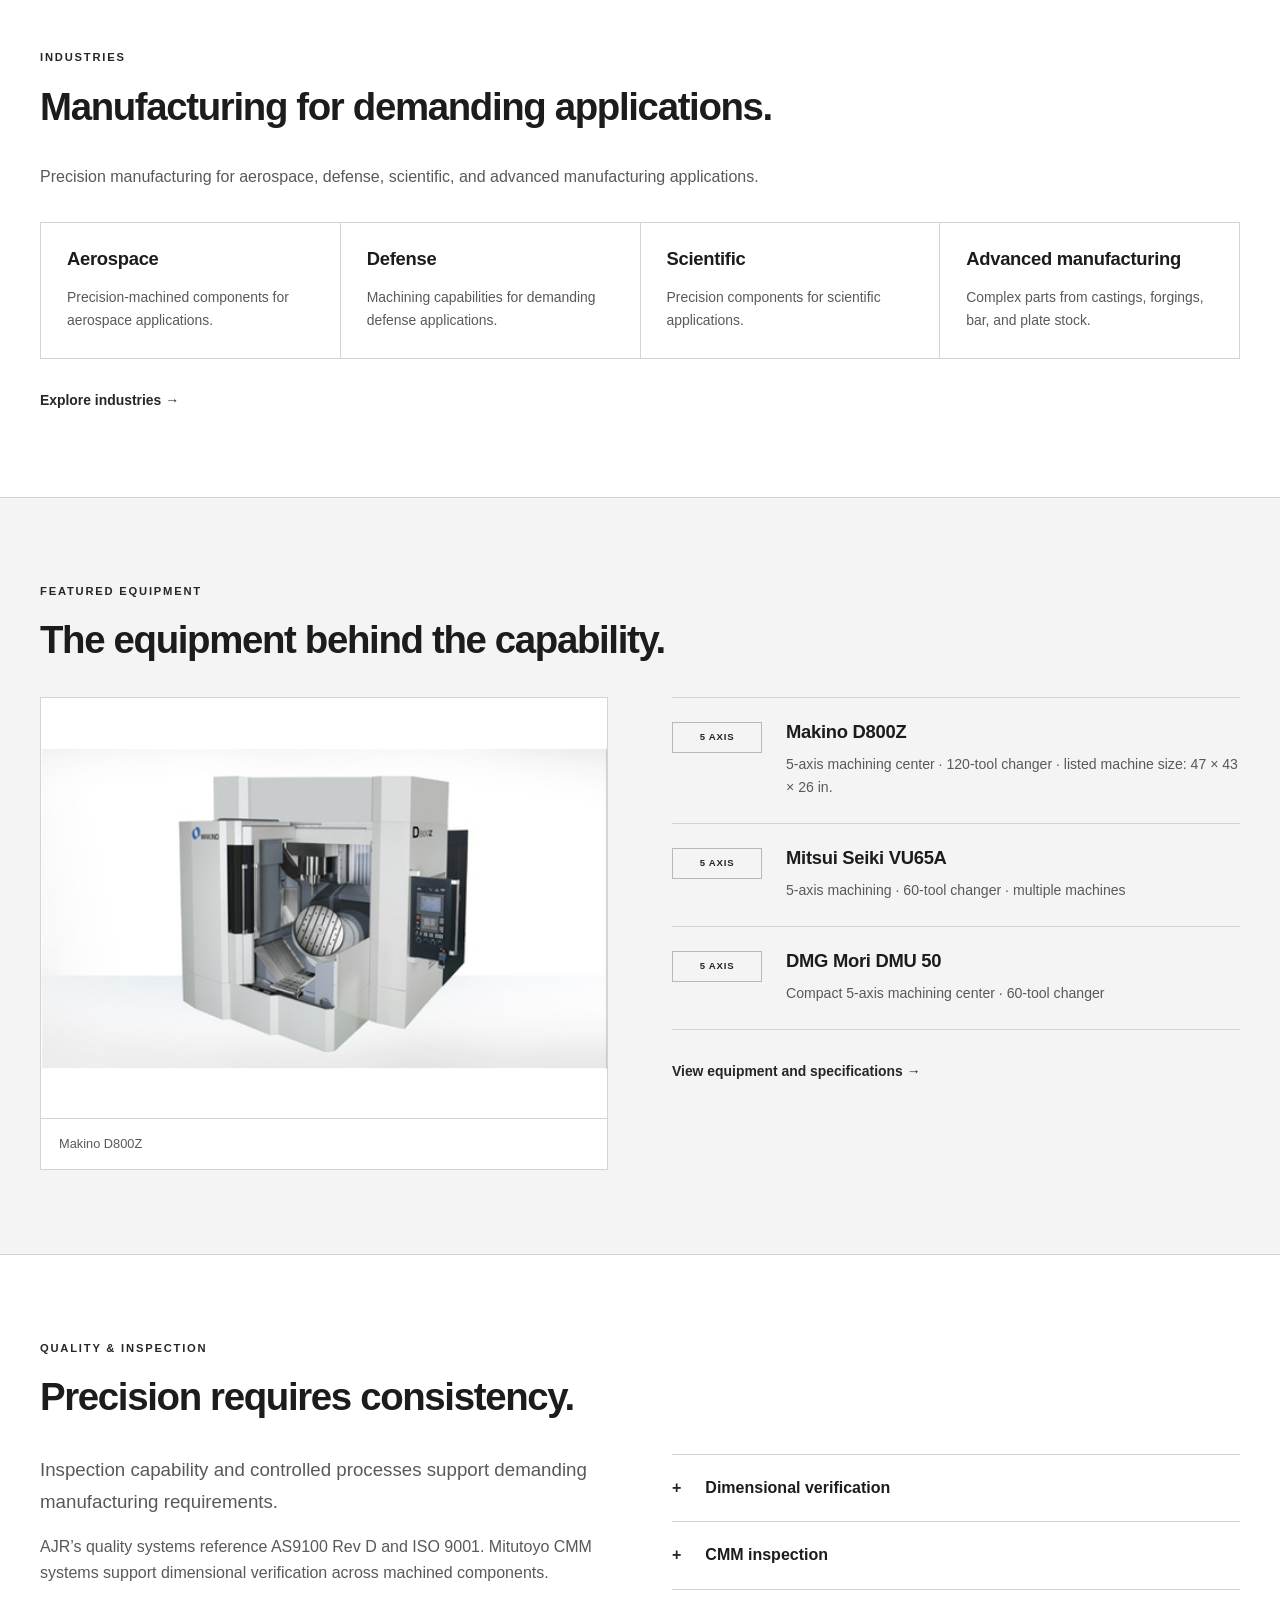
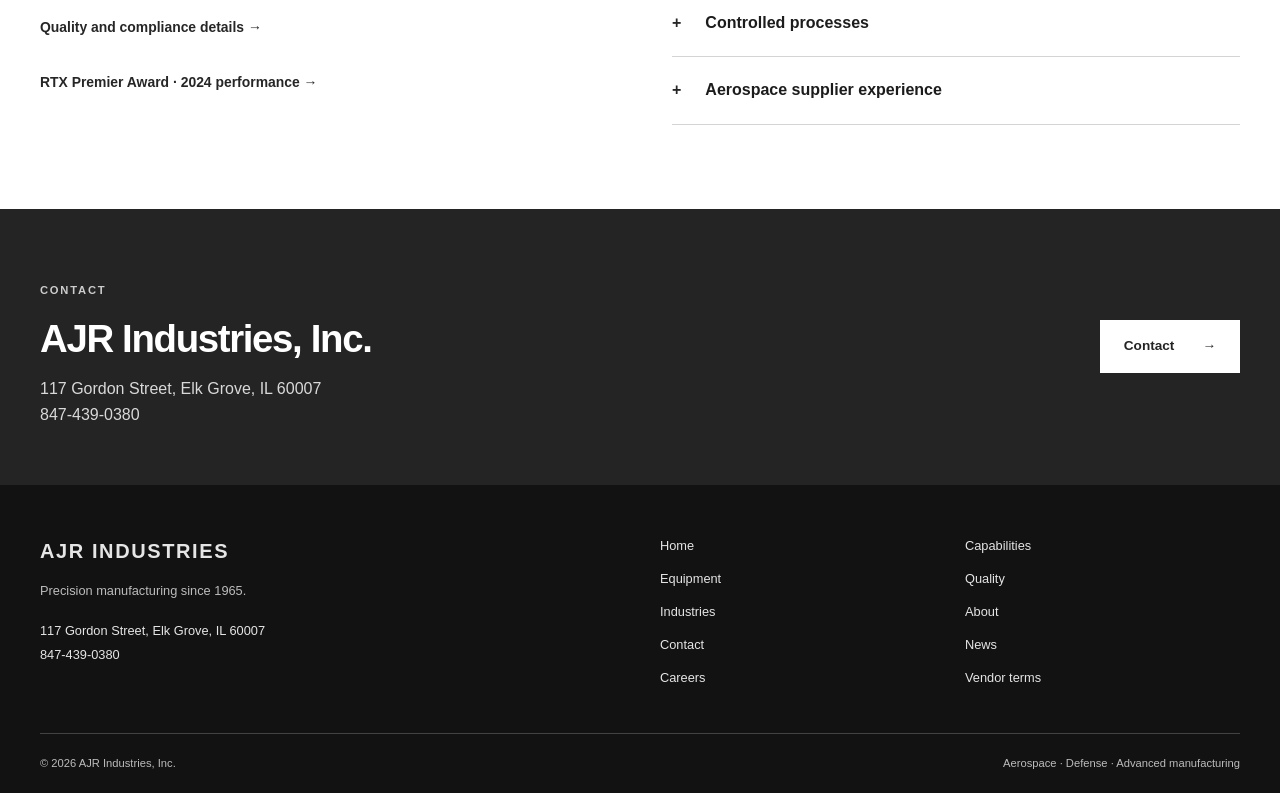
==== commit e2612708: "Add supplied equipment photography and machine gallery" ====
--- a/index.html
+++ b/index.html
@@ -104,10 +104,9 @@
 </div>
 </div>
 <div class="split">
-<figure class="photo-slot "><span class="photo-cross" aria-hidden="true">+</span>
-<div><span class="eyebrow">Photography placeholder</span><strong>On the shop floor.</strong>
-<p>Reserved for an AJR machine or facility photograph.</p>
-</div><figcaption>AJR-approved photography to be supplied</figcaption>
+<figure class="equipment-feature">
+<a class="equipment-photo-link" href="assets/images/equipment/machine-01-makino-d800z.jpg" aria-label="View Makino D800Z photograph at full size"><img src="assets/images/equipment/machine-01-makino-d800z.jpg" width="500" height="284" loading="lazy" decoding="async" alt="Makino D800Z machining center"></a>
+<figcaption>Makino D800Z</figcaption>
 </figure>
 <div>
 <div class="equipment-list">
--- a/assets/styles.css
+++ b/assets/styles.css
@@ -168,3 +168,20 @@
   .part-gallery { grid-template-columns:minmax(0,1fr); }
   .hero-photo figcaption a { display:block; margin-left:0; margin-top:6px; }
 }
+/* Supplied equipment photographs retain their complete frames and original colors. */
+.equipment-photography { border-top:1px solid var(--line); scroll-margin-top:24px; }
+.equipment-gallery { display:grid; grid-template-columns:repeat(3,minmax(0,1fr)); gap:32px 24px; }
+.equipment-gallery figure,.equipment-feature { min-width:0; }
+.equipment-photo-link { display:block; background:white; }
+.equipment-photo-link:hover { outline:1px solid var(--line); outline-offset:0; }
+.equipment-gallery img,.equipment-feature img { display:block; width:100%; height:auto; aspect-ratio:4/3; object-fit:contain; background:white; }
+.equipment-gallery figcaption { margin-top:14px; font-size:.83rem; color:var(--muted); line-height:1.6; }
+.equipment-feature { border:1px solid var(--line); background:white; align-self:start; }
+.equipment-feature img { max-height:420px; }
+.equipment-feature figcaption { padding:14px 18px; border-top:1px solid var(--line); font-size:.8rem; color:var(--muted); }
+@media(max-width:760px) {
+  .equipment-gallery { grid-template-columns:repeat(2,minmax(0,1fr)); gap:28px 20px; }
+}
+@media(max-width:480px) {
+  .equipment-gallery { grid-template-columns:minmax(0,1fr); }
+}
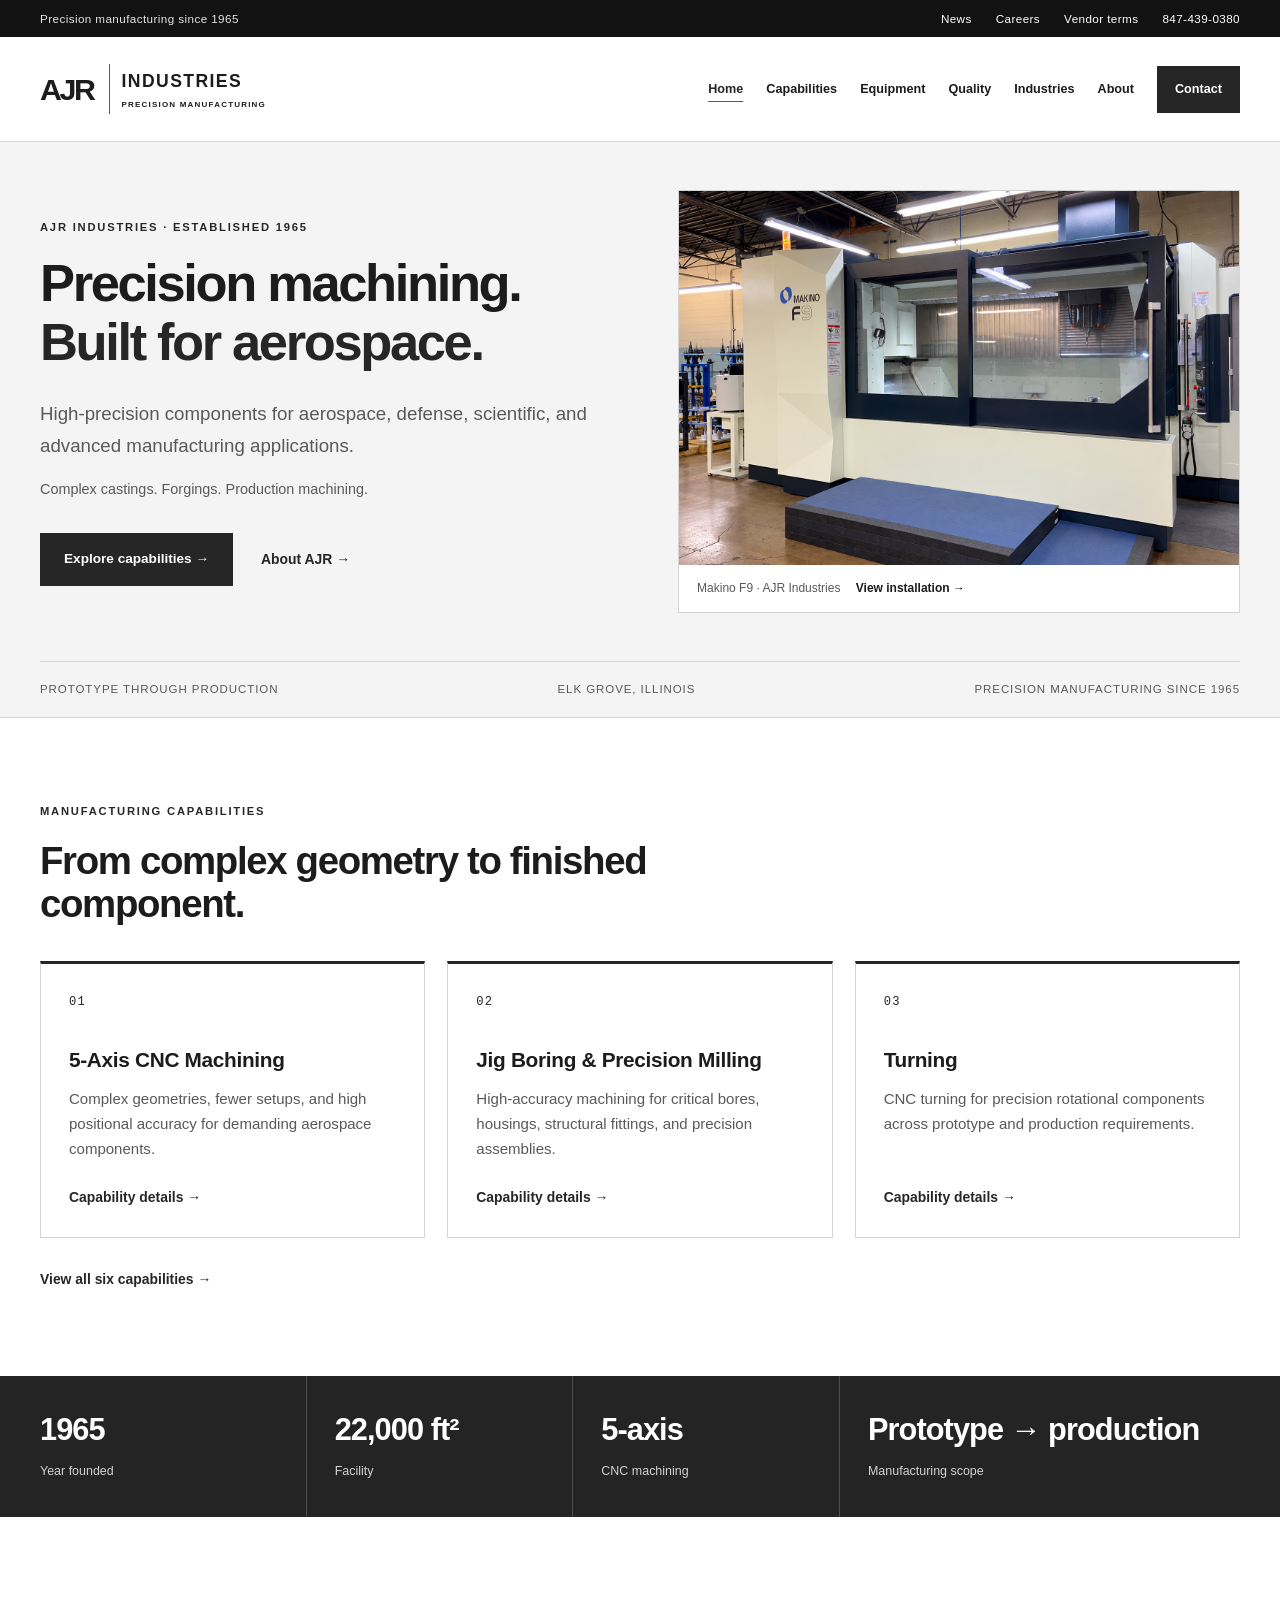
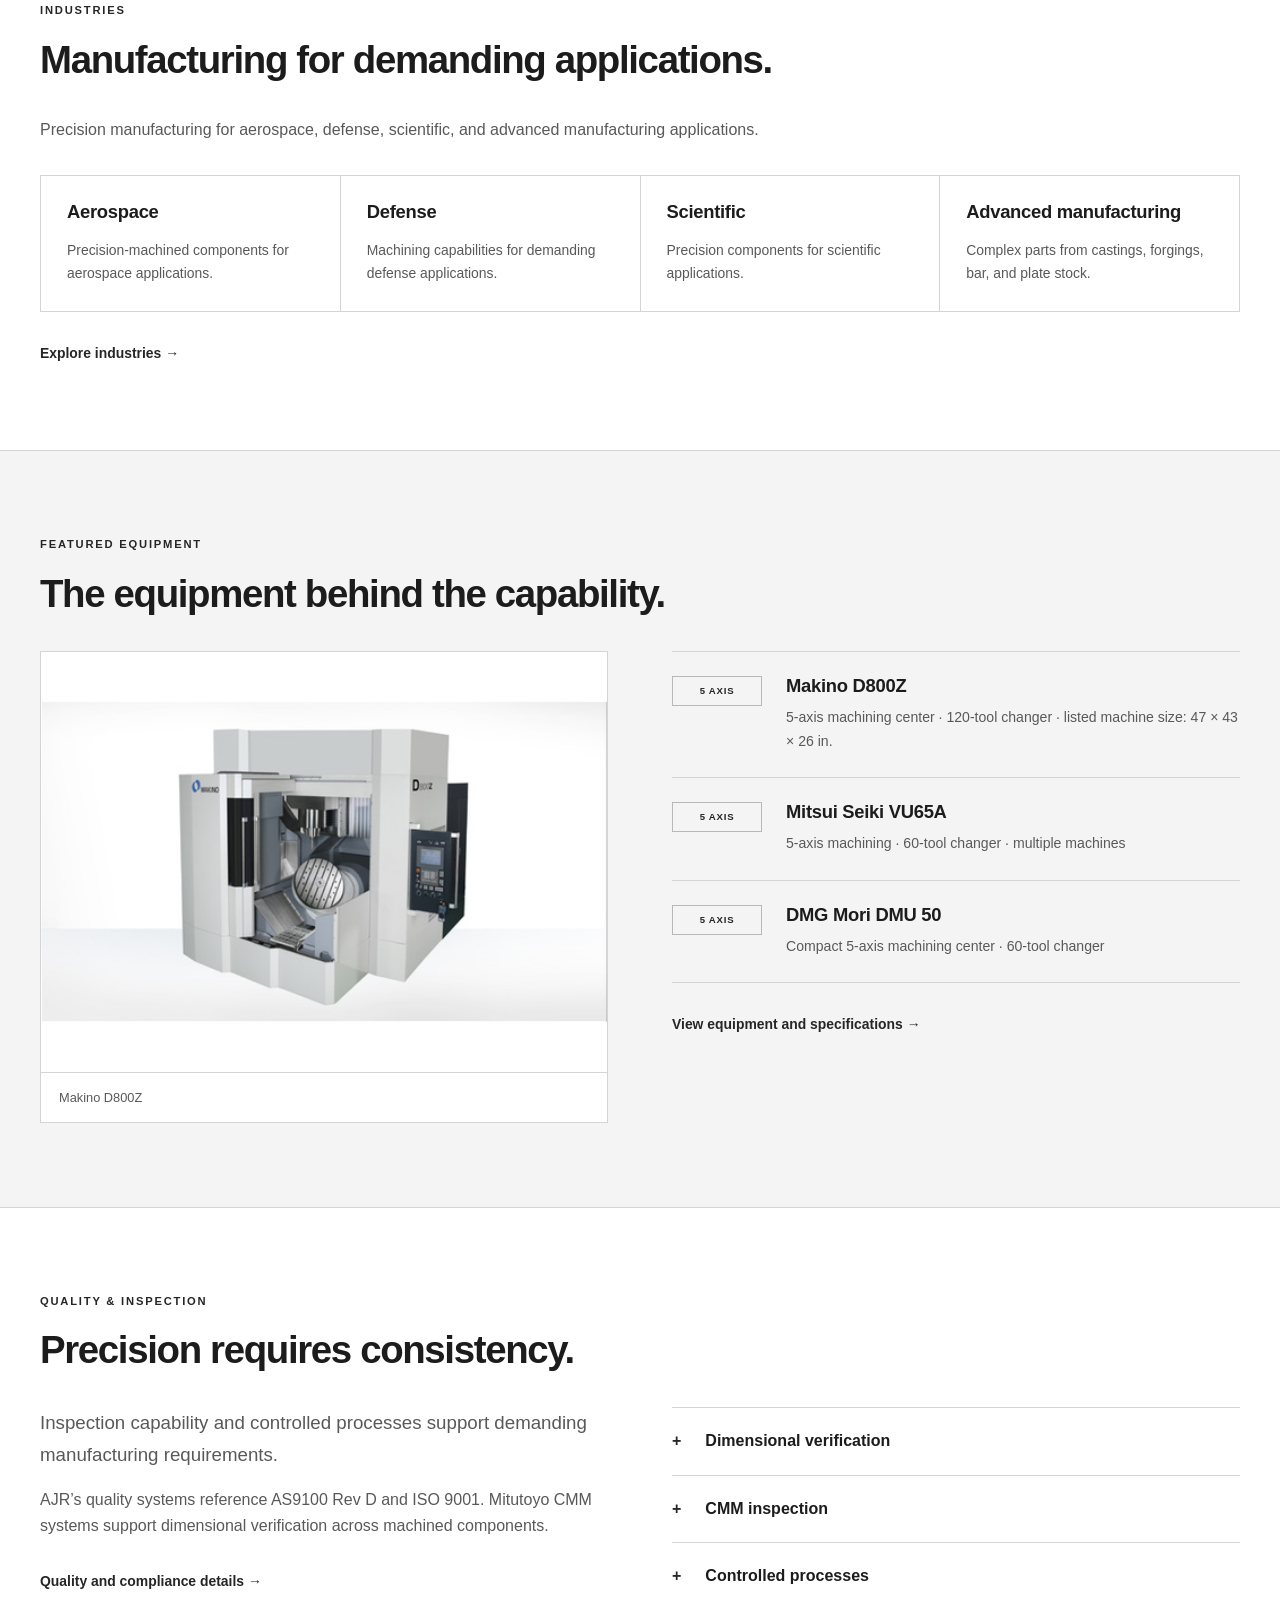
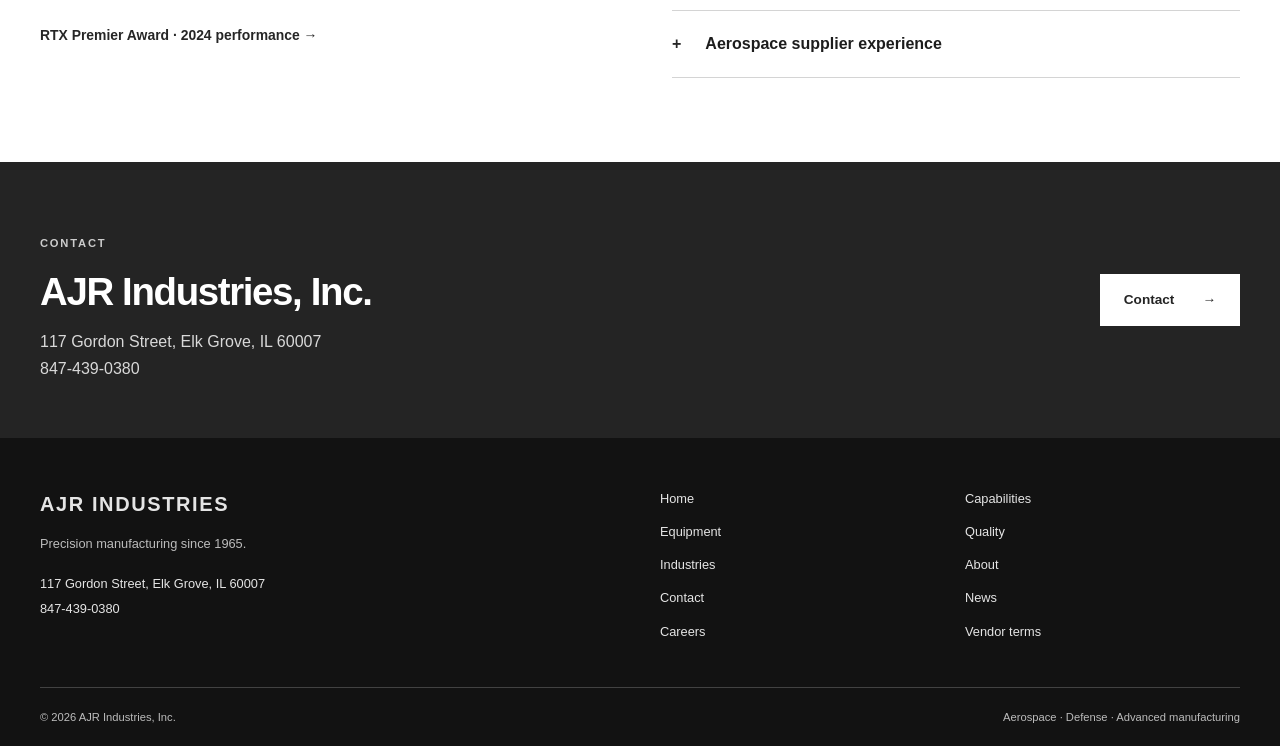
==== commit 23ff752e: "Add News photography, installation slideshows, and DNV mark" ====
--- a/index.html
+++ b/index.html
@@ -25,7 +25,7 @@
 <div class="actions"><a class="button" href="capabilities.html">Explore capabilities →</a><a class="text-link" href="about.html">About AJR →</a>
 </div>
 </div>
-<figure class="hero-photo"><img src="assets/images/parts/part-02-magnesium-casting.jpg" width="1004" height="753" loading="eager" decoding="async" fetchpriority="high" alt="Magnesium casting with machined bores and studs on an inspection table"><figcaption>Magnesium Casting · AJR Industries <a href="about.html#parts">View our work →</a></figcaption></figure>
+<figure class="hero-photo"><img src="assets/images/news/makino-f9-01-installed.png" width="1536" height="1024" loading="eager" decoding="async" fetchpriority="high" alt="Installed Makino F9 on the AJR shop floor"><figcaption>Makino F9 · AJR Industries <a href="news.html#makino-f9-2021">View installation →</a></figcaption></figure>
 </div>
 <div class="container hero-bottom"><span>Prototype through production</span><span>Elk Grove, Illinois</span><span>Precision manufacturing since 1965</span>
 </div>
--- a/assets/styles.css
+++ b/assets/styles.css
@@ -185,3 +185,16 @@
 @media(max-width:480px) {
   .equipment-gallery { grid-template-columns:minmax(0,1fr); }
 }
+/* News images stay with their dated stories; gallery frames show the complete photograph. */
+.news-media { min-width:0; }
+.news-photo-link { display:block; }
+.news-figure img { display:block; width:100%; height:auto; max-height:560px; object-fit:contain; background:var(--surface); }
+.news-figure figcaption { padding-top:14px; font-size:.8rem; line-height:1.6; color:var(--muted); }
+.photo-gallery img { aspect-ratio:4/3; object-fit:contain; background:var(--surface); }
+.quality-credentials { display:grid; grid-template-columns:minmax(0,1fr) 190px; gap:40px; align-items:center; }
+.certification-mark { width:190px; max-width:100%; }
+.certification-mark a,.certification-mark img { display:block; }
+.certification-mark img { width:100%; height:auto; }
+@media(max-width:760px) {
+  .quality-credentials { grid-template-columns:minmax(0,1fr); gap:24px; }
+}
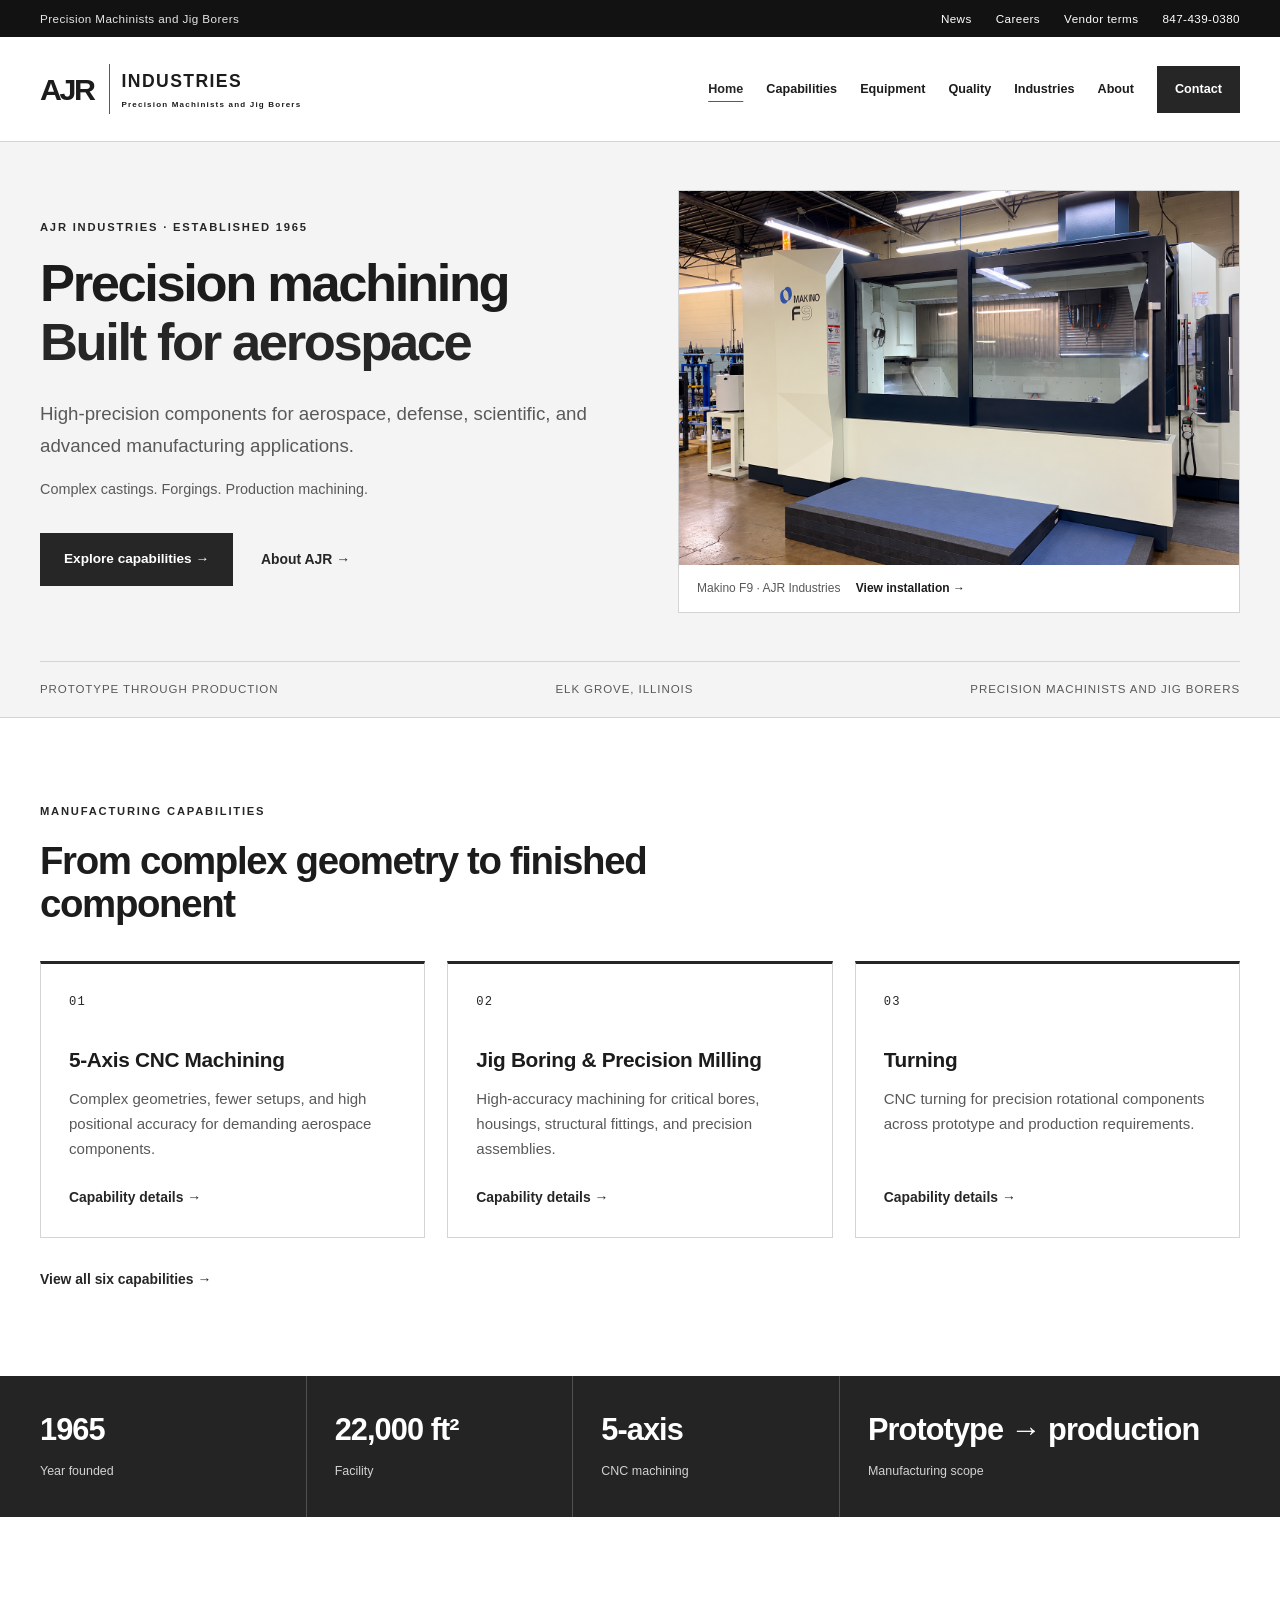
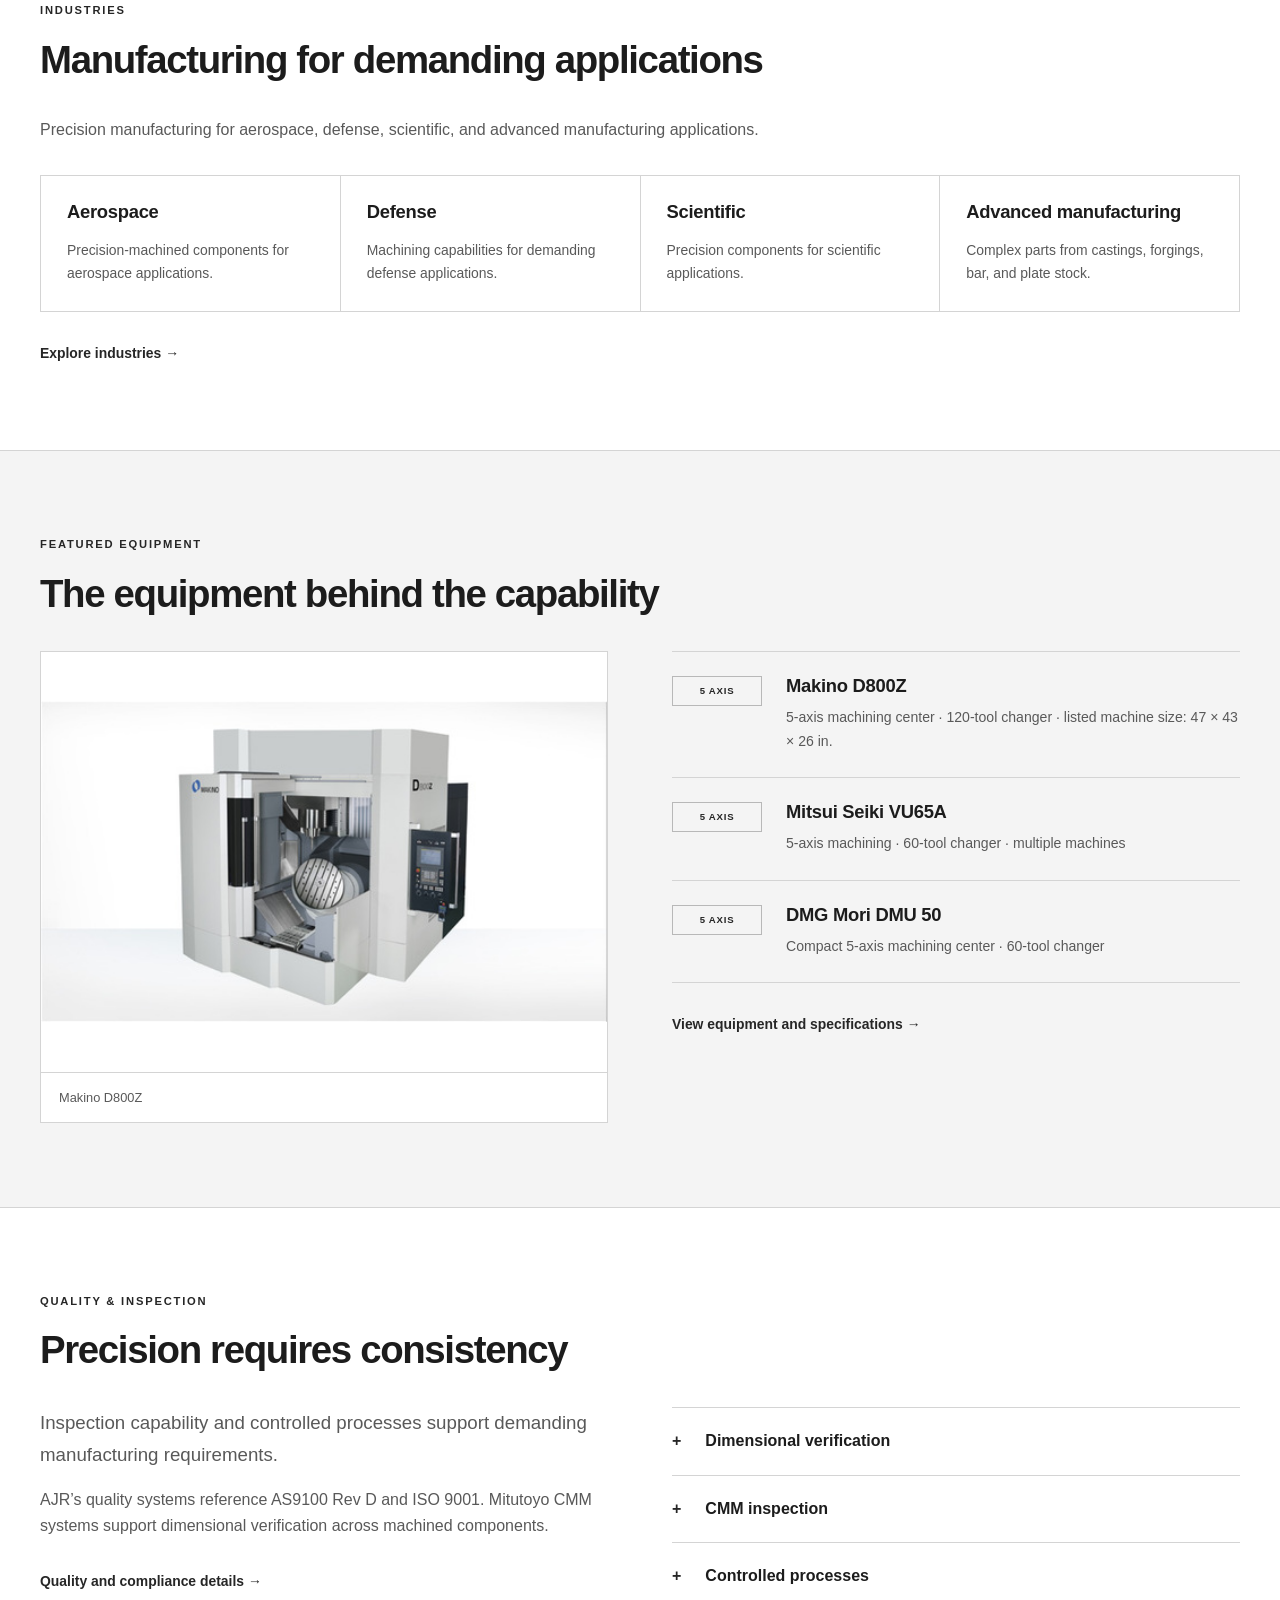
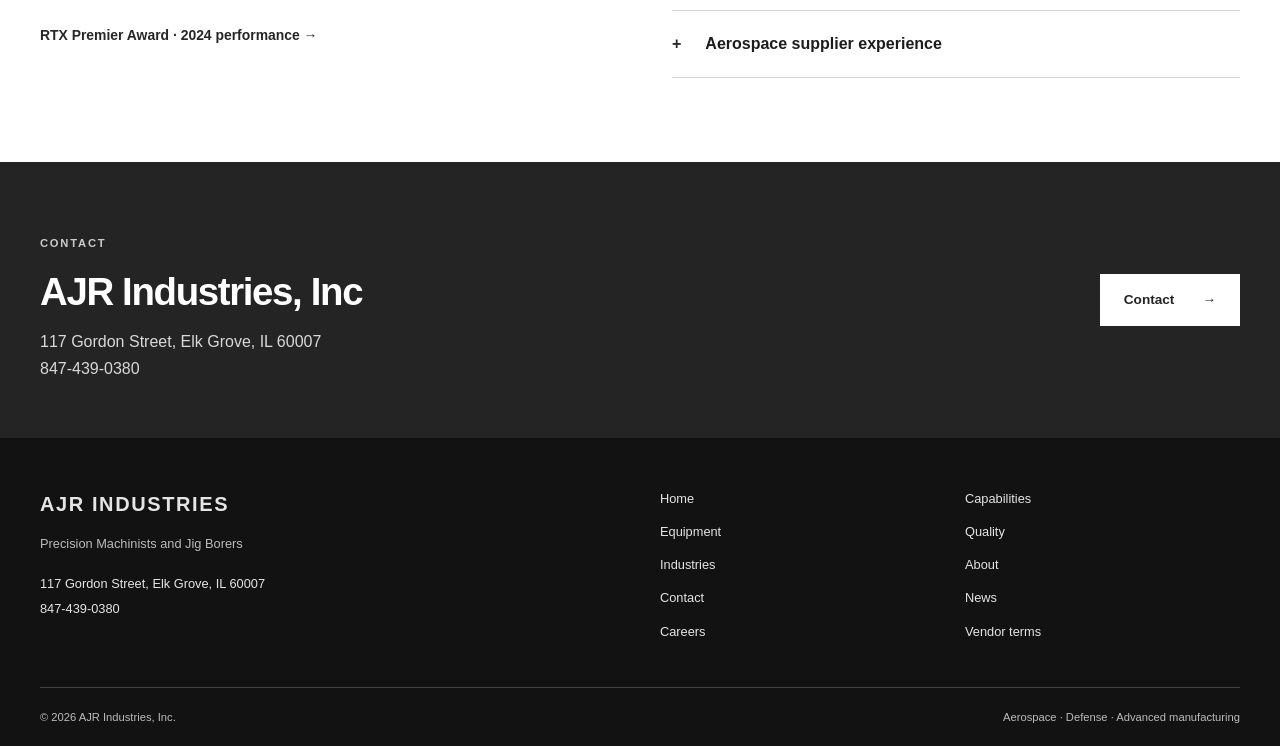
==== commit fe0fabf3: "Update AJR tagline and remove periods after headings" ====
--- a/index.html
+++ b/index.html
@@ -4,11 +4,11 @@
 </head>
 <body><a class="skip-link" href="#main">Skip to content</a>
 <div class="utility">
-<div class="container"><span>Precision manufacturing since 1965</span><nav class="utility-links" aria-label="Company resources"><a href="news.html">News</a><a href="job-openings.html">Careers</a><a href="vendor-terms-and-conditions.html">Vendor terms</a><a href="tel:+18474390380">847-439-0380</a></nav>
+<div class="container"><span>Precision Machinists and Jig Borers</span><nav class="utility-links" aria-label="Company resources"><a href="news.html">News</a><a href="job-openings.html">Careers</a><a href="vendor-terms-and-conditions.html">Vendor terms</a><a href="tel:+18474390380">847-439-0380</a></nav>
 </div>
 </div>
 <header>
-<div class="container header-inner"><a class="brand" href="index.html" aria-label="AJR Industries home"><span class="brand-mark">AJR</span><span>INDUSTRIES<small>PRECISION MANUFACTURING</small></span></a><button class="menu-toggle" hidden aria-controls="site-nav" aria-expanded="false">Menu <span class="menu-icon" aria-hidden="true"></span></button>
+<div class="container header-inner"><a class="brand" href="index.html" aria-label="AJR Industries home"><span class="brand-mark">AJR</span><span>INDUSTRIES<small>Precision Machinists and Jig Borers</small></span></a><button class="menu-toggle" hidden aria-controls="site-nav" aria-expanded="false">Menu <span class="menu-icon" aria-hidden="true"></span></button>
 <nav id="site-nav" aria-label="Main navigation"><a href="index.html" aria-current="page" class="">Home</a><a href="capabilities.html"  class="">Capabilities</a><a href="equipment.html"  class="">Equipment</a><a href="quality.html"  class="">Quality</a><a href="industries.html"  class="">Industries</a><a href="about.html"  class="">About</a><a href="contact.html"  class="nav-contact">Contact</a>
 </nav>
 </div>
@@ -18,7 +18,7 @@
 <div class="container hero-grid">
 <div class="hero-copy">
 <p class="eyebrow">AJR Industries · Established 1965</p>
-<h1>Precision machining.<br><span>Built for aerospace.</span>
+<h1>Precision machining<br><span>Built for aerospace</span>
 </h1>
 <p class="lead">High-precision components for aerospace, defense, scientific, and advanced manufacturing applications.</p>
 <p>Complex castings. Forgings. Production machining.</p>
@@ -27,7 +27,7 @@
 </div>
 <figure class="hero-photo"><img src="assets/images/news/makino-f9-01-installed.png" width="1536" height="1024" loading="eager" decoding="async" fetchpriority="high" alt="Installed Makino F9 on the AJR shop floor"><figcaption>Makino F9 · AJR Industries <a href="news.html#makino-f9-2021">View installation →</a></figcaption></figure>
 </div>
-<div class="container hero-bottom"><span>Prototype through production</span><span>Elk Grove, Illinois</span><span>Precision manufacturing since 1965</span>
+<div class="container hero-bottom"><span>Prototype through production</span><span>Elk Grove, Illinois</span><span>Precision Machinists and Jig Borers</span>
 </div>
 </section>
 <section class="section ">
@@ -35,7 +35,7 @@
 <div class="section-heading">
 <div>
 <p class="eyebrow">Manufacturing capabilities</p>
-<h2>From complex geometry to finished component.</h2>
+<h2>From complex geometry to finished component</h2>
 </div>
 </div>
 <div class="cards">
@@ -71,7 +71,7 @@
 <div class="section-heading">
 <div>
 <p class="eyebrow">Industries</p>
-<h2>Manufacturing for demanding applications.</h2>
+<h2>Manufacturing for demanding applications</h2>
 </div>
 </div>
 <p class="section-copy">Precision manufacturing for aerospace, defense, scientific, and advanced manufacturing applications.</p>
@@ -100,7 +100,7 @@
 <div class="section-heading">
 <div>
 <p class="eyebrow">Featured equipment</p>
-<h2>The equipment behind the capability.</h2>
+<h2>The equipment behind the capability</h2>
 </div>
 </div>
 <div class="split">
@@ -138,7 +138,7 @@
 <div class="section-heading">
 <div>
 <p class="eyebrow">Quality & inspection</p>
-<h2>Precision requires consistency.</h2>
+<h2>Precision requires consistency</h2>
 </div>
 </div>
 <div class="split">
@@ -155,7 +155,7 @@
 <div class="container cta-inner">
 <div>
 <p class="eyebrow">Contact</p>
-<h2>AJR Industries, Inc.</h2>
+<h2>AJR Industries, Inc</h2>
 <p>117 Gordon Street, Elk Grove, IL 60007<br><a href="tel:+18474390380">847-439-0380</a></p>
 </div><a class="button light" href="contact.html">Contact <span aria-hidden="true">→</span></a>
 </div>
@@ -164,7 +164,7 @@
 <footer>
 <div class="container footer-top">
 <div><a class="footer-brand" href="index.html">AJR INDUSTRIES</a>
-<p>Precision manufacturing since 1965.</p><address>117 Gordon Street, Elk Grove, IL 60007<br><a href="tel:+18474390380">847-439-0380</a></address>
+<p>Precision Machinists and Jig Borers</p><address>117 Gordon Street, Elk Grove, IL 60007<br><a href="tel:+18474390380">847-439-0380</a></address>
 </div>
 <nav aria-label="Footer navigation"><a href="index.html">Home</a><a href="capabilities.html">Capabilities</a><a href="equipment.html">Equipment</a><a href="quality.html">Quality</a><a href="industries.html">Industries</a><a href="about.html">About</a><a href="contact.html">Contact</a>
 <a href="news.html">News</a><a href="job-openings.html">Careers</a><a href="vendor-terms-and-conditions.html">Vendor terms</a></nav>
--- a/assets/styles.css
+++ b/assets/styles.css
@@ -187,6 +187,7 @@
 }
 /* News images stay with their dated stories; gallery frames show the complete photograph. */
 .news-media { min-width:0; }
+.news-media > .news-figure + .news-figure { margin-top:24px; }
 .news-photo-link { display:block; }
 .news-figure img { display:block; width:100%; height:auto; max-height:560px; object-fit:contain; background:var(--surface); }
 .news-figure figcaption { padding-top:14px; font-size:.8rem; line-height:1.6; color:var(--muted); }
@@ -198,3 +199,19 @@
 @media(max-width:760px) {
   .quality-credentials { grid-template-columns:minmax(0,1fr); gap:24px; }
 }
+/* Native modal photo viewer keeps visitors on the page they were reading. */
+html.photo-viewer-open { overflow:hidden; scrollbar-gutter:stable; }
+.photo-viewer { padding:20px; border:1px solid var(--line); background:white; color:var(--ink); width:min(1100px,calc(100% - 32px)); height:min(850px,calc(100% - 32px)); height:min(850px,calc(100dvh - 32px)); max-width:calc(100% - 32px); max-height:calc(100% - 32px); max-height:calc(100dvh - 32px); margin:auto; overscroll-behavior:contain; }
+.photo-viewer[open] { display:flex; flex-direction:column; gap:16px; }
+.photo-viewer::backdrop { background:rgb(0 0 0 / .78); }
+.photo-viewer-header { display:flex; align-items:center; justify-content:space-between; gap:16px; flex-shrink:0; }
+.photo-viewer-header h2 { font-size:1rem; letter-spacing:0; }
+.photo-viewer-close { min-height:44px; padding:9px 18px; border:1px solid var(--action); background:var(--action); color:white; cursor:pointer; font-weight:700; flex-shrink:0; }
+.photo-viewer-close span { margin-left:10px; font-size:1.25rem; line-height:1; }
+.photo-viewer-stage { display:flex; align-items:center; justify-content:center; flex:1; min-height:0; min-width:0; overflow:hidden; background:var(--surface); }
+.photo-viewer-stage img { display:block; width:auto; height:auto; max-width:100%; max-height:100%; object-fit:contain; }
+.photo-viewer-caption { font-size:.85rem; line-height:1.5; flex-shrink:0; overflow-wrap:anywhere; }
+@media(max-width:600px) {
+  .photo-viewer { padding:12px; }
+  .photo-viewer[open] { gap:12px; }
+}
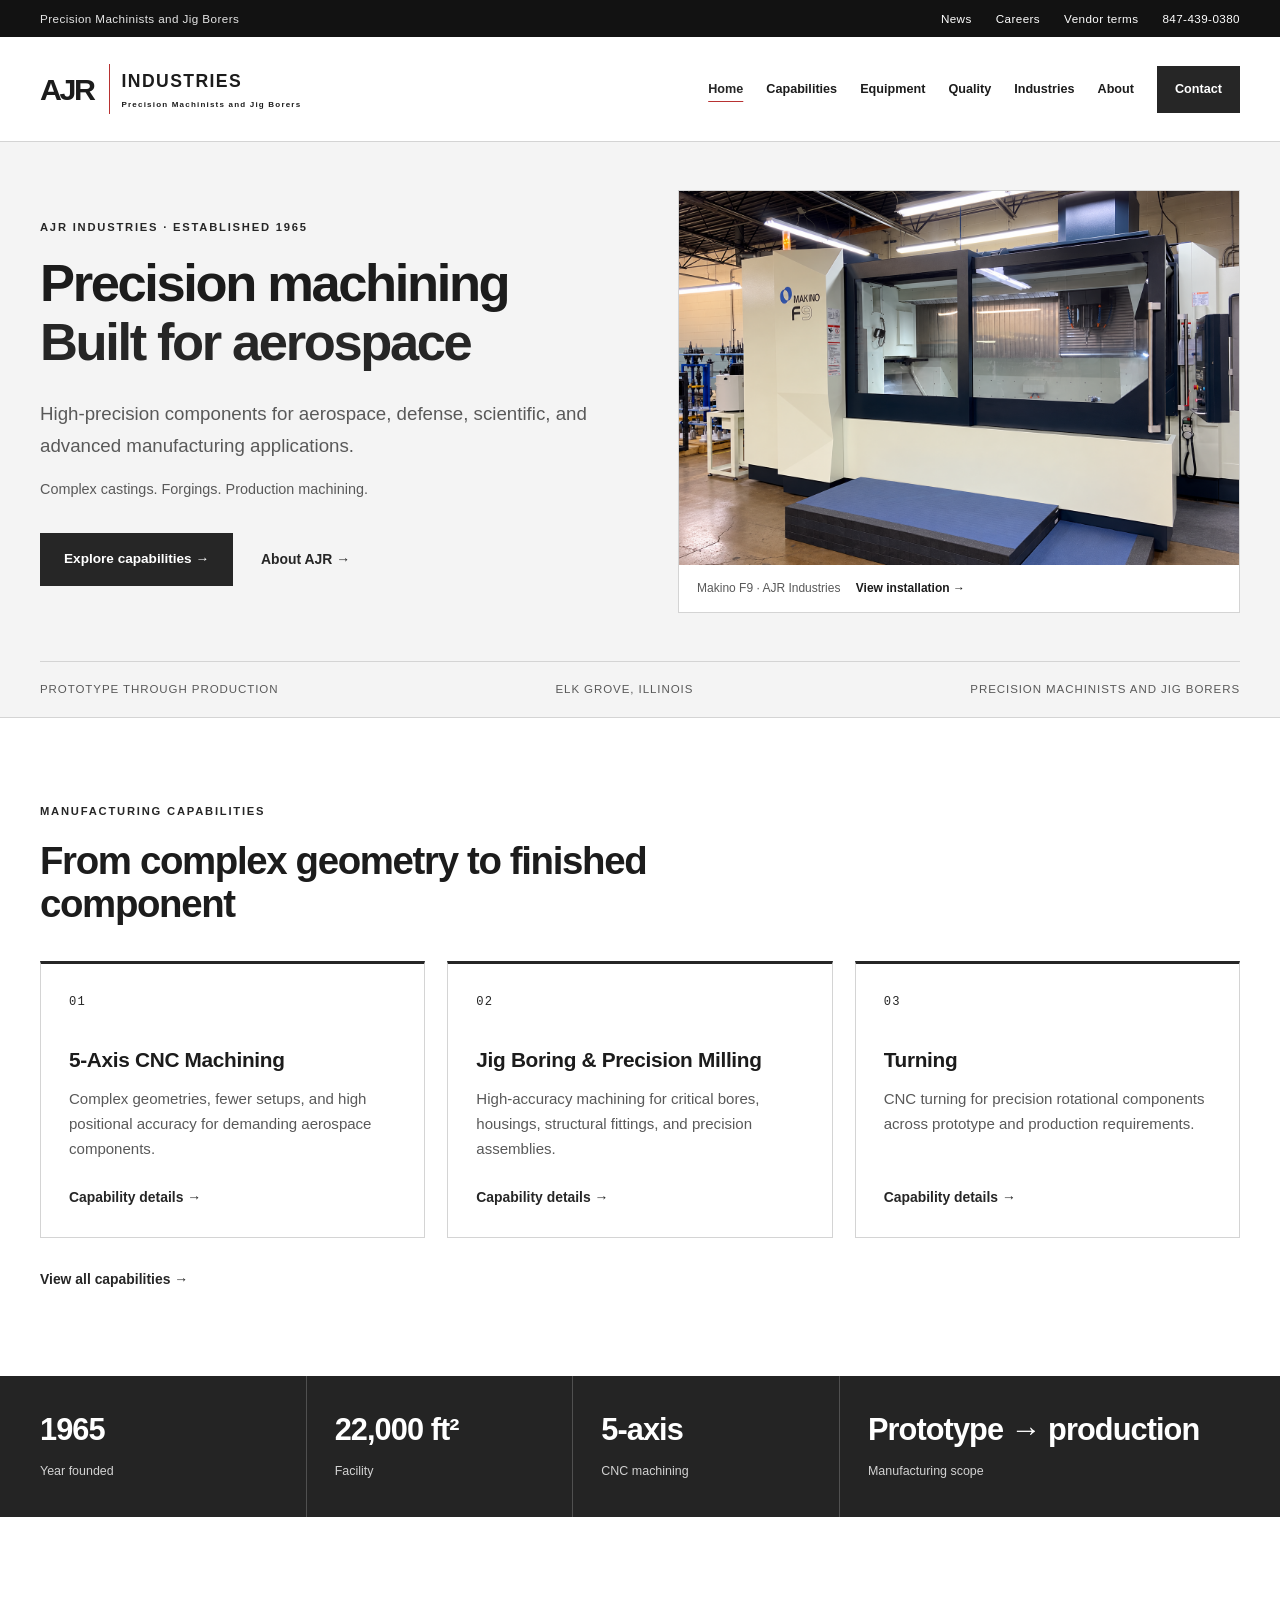
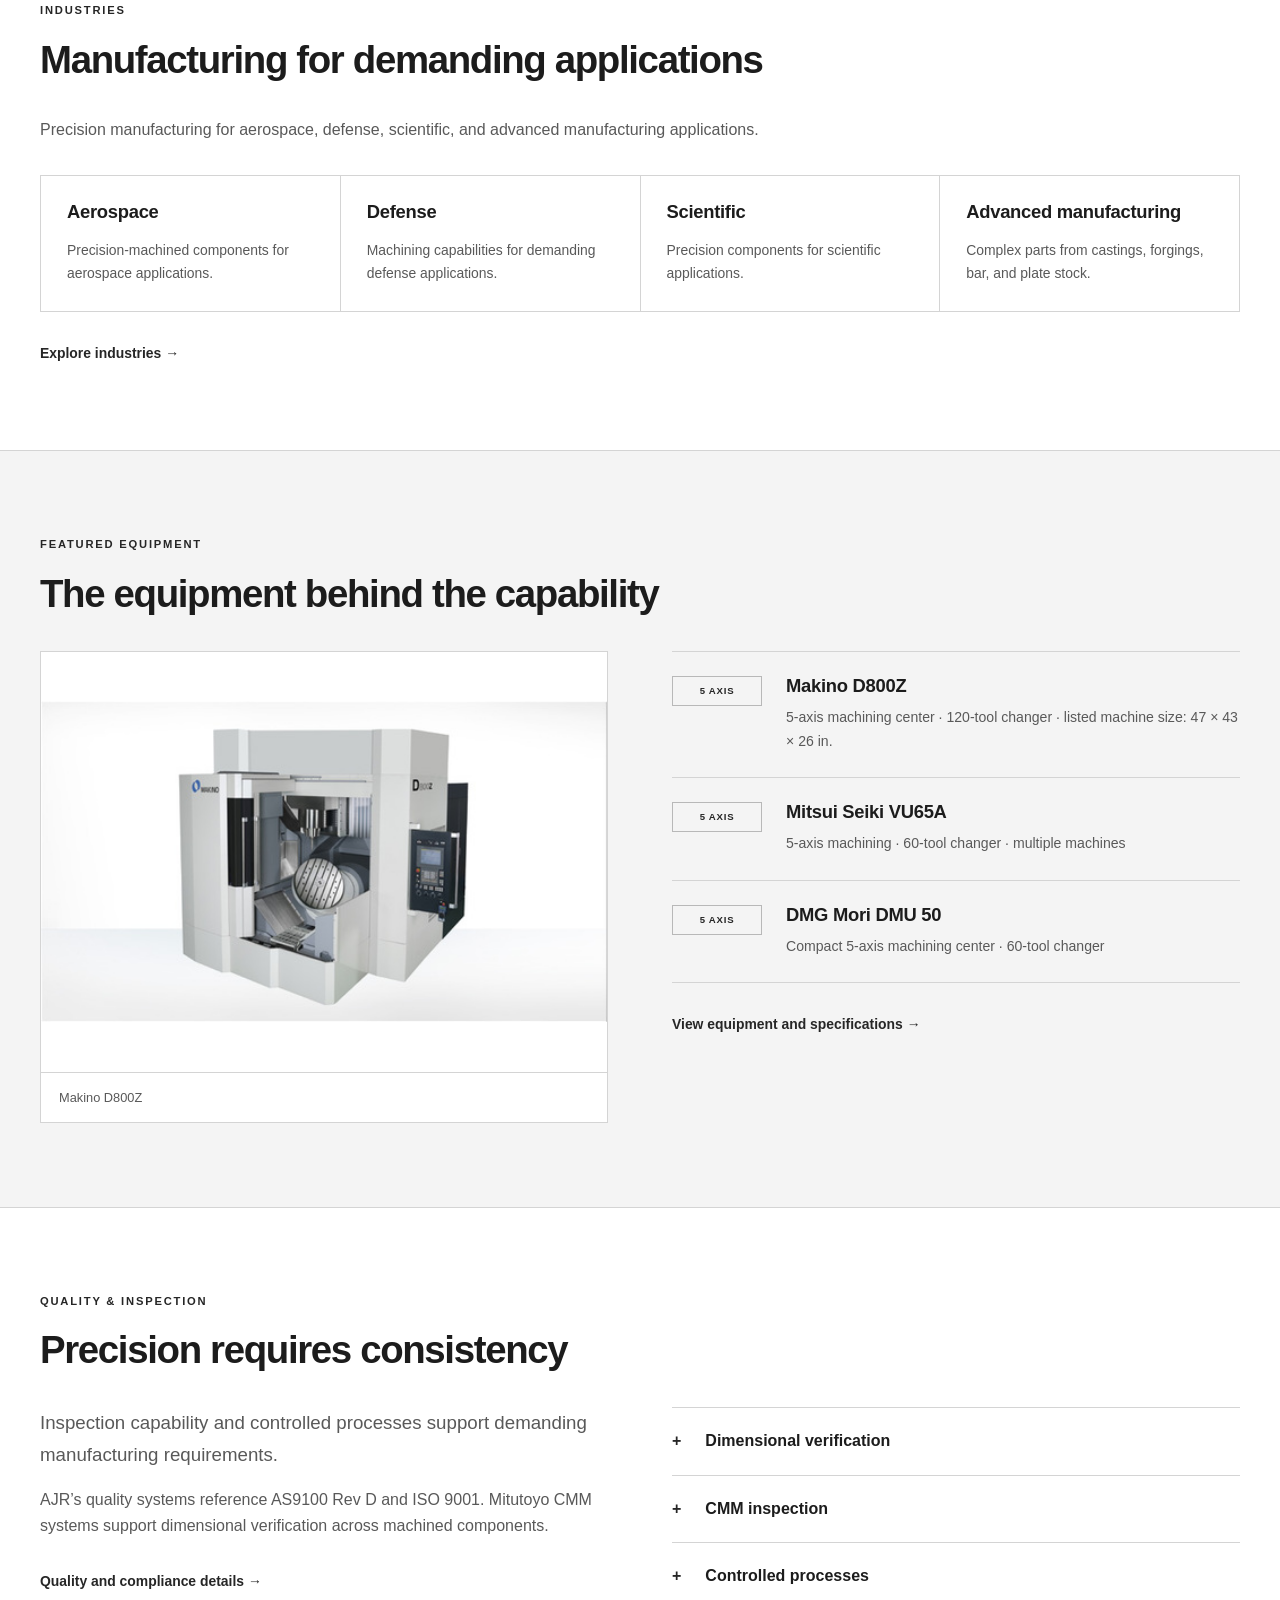
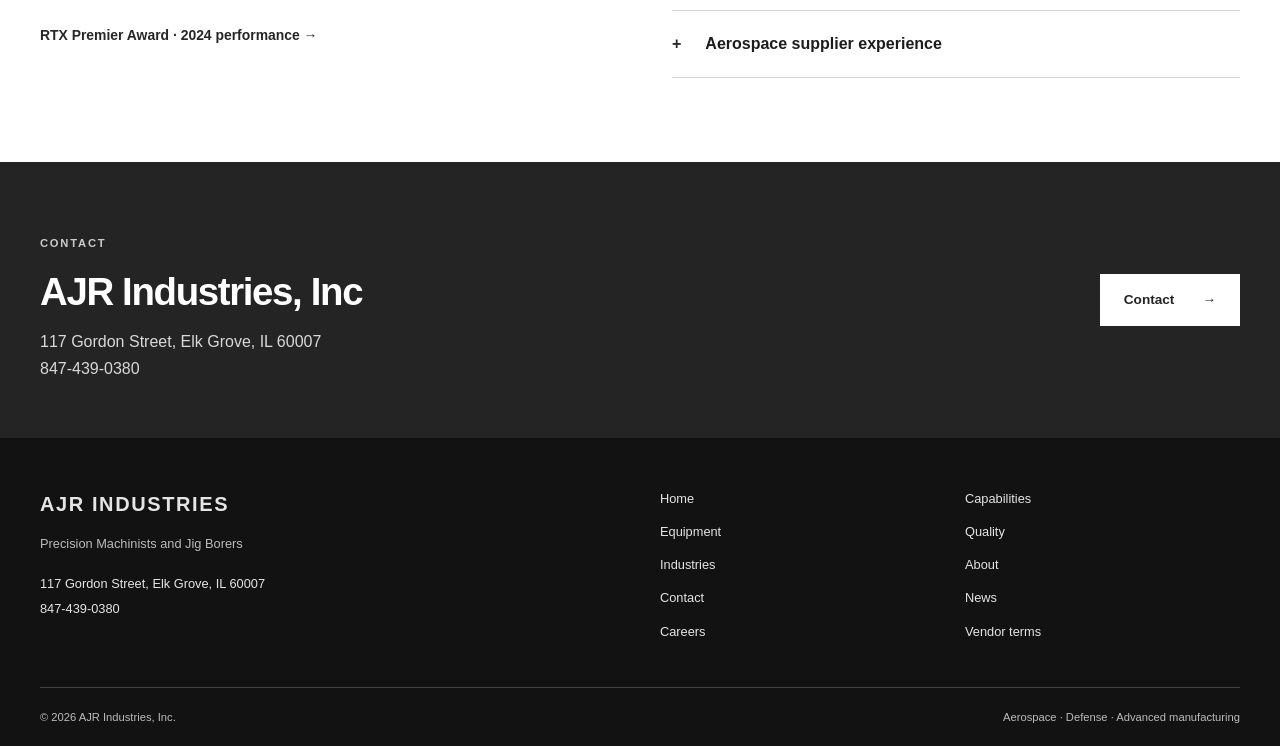
==== commit a97f7f3b: "Simplify the all capabilities link label" ====
--- a/index.html
+++ b/index.html
@@ -51,7 +51,7 @@
 <h3>Turning</h3>
 <p>CNC turning for precision rotational components across prototype and production requirements.</p><a class="text-link" href="capabilities.html#capability-03">Capability details <span aria-hidden="true">→</span></a>
 </article>
-</div><a class="text-link section-link" href="capabilities.html">View all six capabilities →</a>
+</div><a class="text-link section-link" href="capabilities.html">View all capabilities →</a>
 </div>
 </section>
 <section class="stats">
